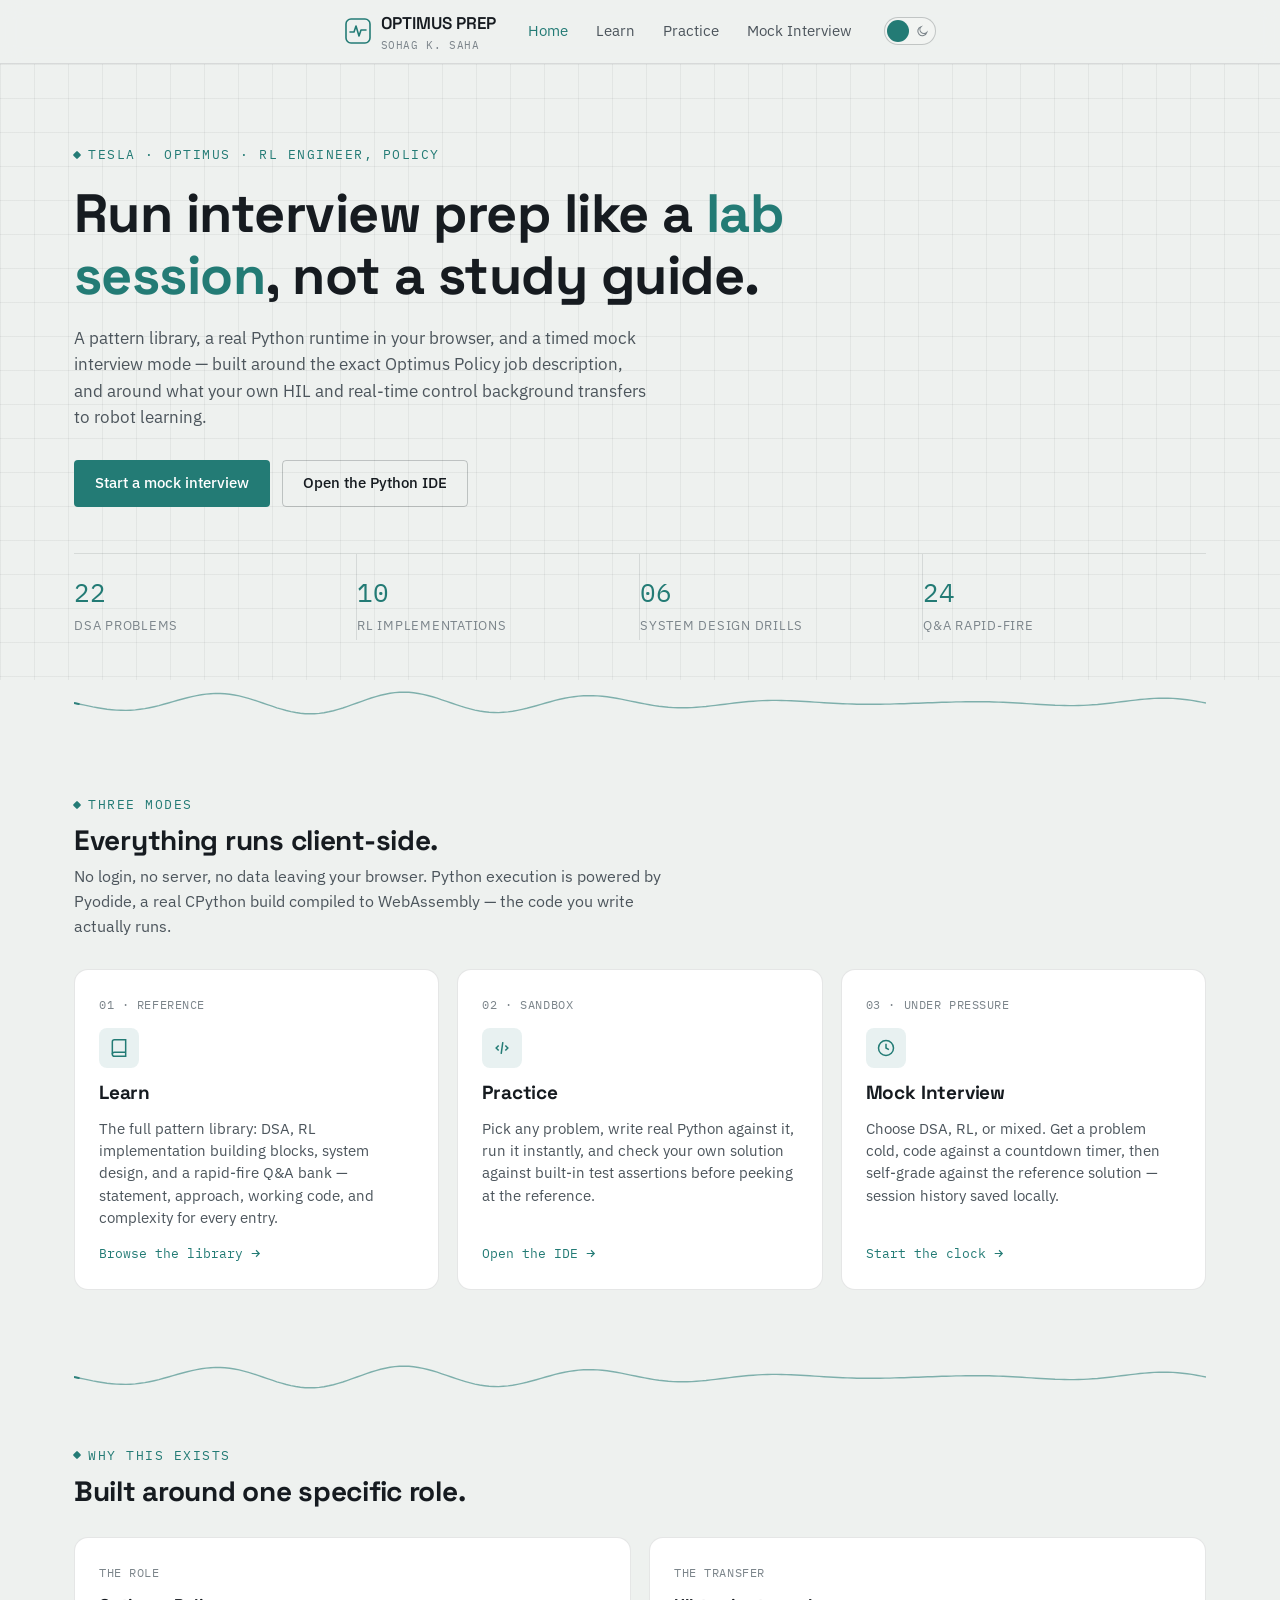
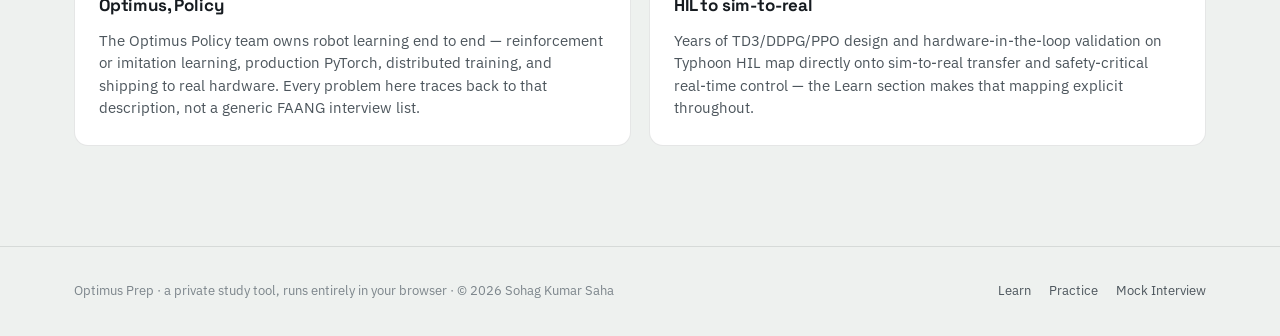
==== index.html @ f8d1b3ff "added site" ====
<!doctype html>
<html lang="en">
<head>
<meta charset="UTF-8">
<meta name="viewport" content="width=device-width, initial-scale=1.0">
<title>Optimus Prep — RL Engineer Interview Lab</title>
<meta name="description" content="A self-hosted interview lab for the Tesla Optimus Reinforcement Learning Engineer role: pattern library, an in-browser Python IDE, and timed mock interviews.">
<link rel="icon" href="data:image/svg+xml,%3Csvg xmlns='http://www.w3.org/2000/svg' viewBox='0 0 26 26'%3E%3Crect x='1' y='1' width='24' height='24' rx='5' fill='%230F1319'/%3E%3Cpath d='M5 14 L9 14 L11 8 L14 18 L16 12 L21 12' stroke='%2352B8AF' stroke-width='1.8' fill='none' stroke-linecap='round' stroke-linejoin='round'/%3E%3C/svg%3E">
<link rel="preconnect" href="https://fonts.googleapis.com">
<link rel="preconnect" href="https://fonts.gstatic.com" crossorigin>
<link href="https://fonts.googleapis.com/css2?family=Space+Grotesk:wght@500;600;700&family=IBM+Plex+Sans:wght@400;500;600&family=IBM+Plex+Mono:wght@400;500&display=swap" rel="stylesheet">
<link rel="stylesheet" href="css/styles.css">
</head>
<body>

<header class="site-header">
  <div class="wrap">
    <a href="index.html" class="brand">
      <svg class="brand-mark" viewBox="0 0 26 26" fill="none" xmlns="http://www.w3.org/2000/svg" aria-hidden="true">
        <rect x="1" y="1" width="24" height="24" rx="5" stroke="var(--signal)" stroke-width="1.6"/>
        <path d="M5 14 L9 14 L11 8 L14 18 L16 12 L21 12" stroke="var(--signal)" stroke-width="1.6" fill="none" stroke-linecap="round" stroke-linejoin="round"/>
      </svg>
      <span>OPTIMUS PREP<small>SOHAG K. SAHA</small></span>
    </a>
    <nav class="nav-links" aria-label="Primary">
      <a href="index.html" class="active">Home</a>
      <a href="learn.html">Learn</a>
      <a href="practice.html">Practice</a>
      <a href="mock.html">Mock Interview</a>
    </nav>
    <div class="nav-right">
      <button class="theme-toggle" type="button" aria-pressed="false" aria-label="Switch to night mode">
        <svg class="icon-sun" viewBox="0 0 24 24" fill="none" stroke="currentColor" stroke-width="2" aria-hidden="true"><circle cx="12" cy="12" r="4"/><path d="M12 2v2M12 20v2M4.9 4.9l1.4 1.4M17.7 17.7l1.4 1.4M2 12h2M20 12h2M4.9 19.1l1.4-1.4M17.7 6.3l1.4-1.4"/></svg>
        <svg class="icon-moon" viewBox="0 0 24 24" fill="none" stroke="currentColor" stroke-width="2" aria-hidden="true"><path d="M20 14.5A8.5 8.5 0 1 1 9.5 4a7 7 0 0 0 10.5 10.5Z"/></svg>
        <span class="knob"></span>
      </button>
      <button class="menu-btn" type="button" aria-expanded="false" aria-label="Toggle menu"><span></span></button>
    </div>
  </div>
</header>

<main>
  <section class="hero grid-surface">
    <div class="wrap">
      <div class="hero-inner">
        <span class="eyebrow">Tesla · Optimus · RL Engineer, Policy</span>
        <h1>Run interview prep like a <span class="accent">lab session</span>, not a study guide.</h1>
        <p class="lede">A pattern library, a real Python runtime in your browser, and a timed mock interview mode — built around the exact Optimus Policy job description, and around what your own HIL and real-time control background transfers to robot learning.</p>
        <div class="hero-cta">
          <a href="mock.html" class="btn btn-primary">Start a mock interview</a>
          <a href="practice.html" class="btn btn-ghost">Open the Python IDE</a>
        </div>
      </div>

      <div class="stat-row">
        <div class="stat"><div class="num">22</div><div class="label">DSA problems</div></div>
        <div class="stat"><div class="num">10</div><div class="label">RL implementations</div></div>
        <div class="stat"><div class="num">06</div><div class="label">System design drills</div></div>
        <div class="stat"><div class="num">24</div><div class="label">Q&amp;A rapid-fire</div></div>
      </div>
    </div>
  </section>

  <div class="wrap"><svg class="trace-divider" viewBox="0 0 1200 34" preserveAspectRatio="none" aria-hidden="true">
  <path d="M 0 17 L 5.0 18.0 L 10.0 18.9 L 15.0 19.9 L 20.0 20.9 L 25.0 21.7 L 30.0 22.5 L 35.0 23.2 L 40.0 23.7 L 45.0 24.1 L 50.0 24.3 L 55.0 24.4 L 60.0 24.2 L 65.0 23.9 L 70.0 23.3 L 75.0 22.6 L 80.0 21.7 L 85.0 20.7 L 90.0 19.6 L 95.0 18.3 L 100.0 17.0 L 105.0 15.6 L 110.0 14.3 L 115.0 13.0 L 120.0 11.7 L 125.0 10.6 L 130.0 9.6 L 135.0 8.7 L 140.0 8.1 L 145.0 7.7 L 150.0 7.4 L 155.0 7.5 L 160.0 7.7 L 165.0 8.3 L 170.0 9.0 L 175.0 9.9 L 180.0 11.1 L 185.0 12.4 L 190.0 13.8 L 195.0 15.4 L 200.0 17.0 L 205.0 18.6 L 210.0 20.2 L 215.0 21.8 L 220.0 23.2 L 225.0 24.5 L 230.0 25.6 L 235.0 26.5 L 240.0 27.2 L 245.0 27.7 L 250.0 27.8 L 255.0 27.7 L 260.0 27.4 L 265.0 26.7 L 270.0 25.8 L 275.0 24.7 L 280.0 23.4 L 285.0 22.0 L 290.0 20.4 L 295.0 18.7 L 300.0 17.0 L 305.0 15.3 L 310.0 13.6 L 315.0 12.0 L 320.0 10.6 L 325.0 9.3 L 330.0 8.2 L 335.0 7.3 L 340.0 6.6 L 345.0 6.3 L 350.0 6.2 L 355.0 6.3 L 360.0 6.8 L 365.0 7.5 L 370.0 8.4 L 375.0 9.5 L 380.0 10.8 L 385.0 12.2 L 390.0 13.8 L 395.0 15.4 L 400.0 17.0 L 405.0 18.6 L 410.0 20.2 L 415.0 21.6 L 420.0 22.9 L 425.0 24.1 L 430.0 25.0 L 435.0 25.7 L 440.0 26.3 L 445.0 26.5 L 450.0 26.6 L 455.0 26.3 L 460.0 25.9 L 465.0 25.3 L 470.0 24.4 L 475.0 23.4 L 480.0 22.3 L 485.0 21.0 L 490.0 19.7 L 495.0 18.4 L 500.0 17.0 L 505.0 15.7 L 510.0 14.4 L 515.0 13.3 L 520.0 12.3 L 525.0 11.4 L 530.0 10.7 L 535.0 10.1 L 540.0 9.8 L 545.0 9.6 L 550.0 9.7 L 555.0 9.9 L 560.0 10.3 L 565.0 10.8 L 570.0 11.5 L 575.0 12.3 L 580.0 13.1 L 585.0 14.1 L 590.0 15.1 L 595.0 16.0 L 600.0 17.0 L 605.0 17.9 L 610.0 18.8 L 615.0 19.6 L 620.0 20.3 L 625.0 20.8 L 630.0 21.3 L 635.0 21.6 L 640.0 21.8 L 645.0 21.8 L 650.0 21.8 L 655.0 21.6 L 660.0 21.3 L 665.0 20.9 L 670.0 20.5 L 675.0 19.9 L 680.0 19.4 L 685.0 18.8 L 690.0 18.2 L 695.0 17.6 L 700.0 17.0 L 705.0 16.5 L 710.0 16.0 L 715.0 15.5 L 720.0 15.2 L 725.0 14.9 L 730.0 14.6 L 735.0 14.5 L 740.0 14.4 L 745.0 14.4 L 750.0 14.5 L 755.0 14.6 L 760.0 14.7 L 765.0 15.0 L 770.0 15.2 L 775.0 15.5 L 780.0 15.8 L 785.0 16.1 L 790.0 16.4 L 795.0 16.7 L 800.0 17.0 L 805.0 17.3 L 810.0 17.5 L 815.0 17.7 L 820.0 17.9 L 825.0 18.0 L 830.0 18.2 L 835.0 18.2 L 840.0 18.3 L 845.0 18.3 L 850.0 18.3 L 855.0 18.2 L 860.0 18.1 L 865.0 18.1 L 870.0 17.9 L 875.0 17.8 L 880.0 17.7 L 885.0 17.5 L 890.0 17.3 L 895.0 17.2 L 900.0 17.0 L 905.0 16.8 L 910.0 16.7 L 915.0 16.5 L 920.0 16.3 L 925.0 16.2 L 930.0 16.1 L 935.0 15.9 L 940.0 15.9 L 945.0 15.8 L 950.0 15.7 L 955.0 15.7 L 960.0 15.7 L 965.0 15.8 L 970.0 15.8 L 975.0 16.0 L 980.0 16.1 L 985.0 16.3 L 990.0 16.5 L 995.0 16.7 L 1000.0 17.0 L 1005.0 17.3 L 1010.0 17.6 L 1015.0 17.9 L 1020.0 18.2 L 1025.0 18.5 L 1030.0 18.8 L 1035.0 19.0 L 1040.0 19.3 L 1045.0 19.4 L 1050.0 19.5 L 1055.0 19.6 L 1060.0 19.6 L 1065.0 19.5 L 1070.0 19.4 L 1075.0 19.1 L 1080.0 18.8 L 1085.0 18.5 L 1090.0 18.0 L 1095.0 17.5 L 1100.0 17.0 L 1105.0 16.4 L 1110.0 15.8 L 1115.0 15.2 L 1120.0 14.6 L 1125.0 14.1 L 1130.0 13.5 L 1135.0 13.1 L 1140.0 12.7 L 1145.0 12.4 L 1150.0 12.2 L 1155.0 12.2 L 1160.0 12.2 L 1165.0 12.4 L 1170.0 12.7 L 1175.0 13.2 L 1180.0 13.7 L 1185.0 14.4 L 1190.0 15.2 L 1195.0 16.1 L 1200.0 17.0"></path>
  <path class="dash" d="M 0 17 L 5.0 18.0 L 10.0 18.9 L 15.0 19.9 L 20.0 20.9 L 25.0 21.7 L 30.0 22.5 L 35.0 23.2 L 40.0 23.7 L 45.0 24.1 L 50.0 24.3 L 55.0 24.4 L 60.0 24.2 L 65.0 23.9 L 70.0 23.3 L 75.0 22.6 L 80.0 21.7 L 85.0 20.7 L 90.0 19.6 L 95.0 18.3 L 100.0 17.0 L 105.0 15.6 L 110.0 14.3 L 115.0 13.0 L 120.0 11.7 L 125.0 10.6 L 130.0 9.6 L 135.0 8.7 L 140.0 8.1 L 145.0 7.7 L 150.0 7.4 L 155.0 7.5 L 160.0 7.7 L 165.0 8.3 L 170.0 9.0 L 175.0 9.9 L 180.0 11.1 L 185.0 12.4 L 190.0 13.8 L 195.0 15.4 L 200.0 17.0 L 205.0 18.6 L 210.0 20.2 L 215.0 21.8 L 220.0 23.2 L 225.0 24.5 L 230.0 25.6 L 235.0 26.5 L 240.0 27.2 L 245.0 27.7 L 250.0 27.8 L 255.0 27.7 L 260.0 27.4 L 265.0 26.7 L 270.0 25.8 L 275.0 24.7 L 280.0 23.4 L 285.0 22.0 L 290.0 20.4 L 295.0 18.7 L 300.0 17.0 L 305.0 15.3 L 310.0 13.6 L 315.0 12.0 L 320.0 10.6 L 325.0 9.3 L 330.0 8.2 L 335.0 7.3 L 340.0 6.6 L 345.0 6.3 L 350.0 6.2 L 355.0 6.3 L 360.0 6.8 L 365.0 7.5 L 370.0 8.4 L 375.0 9.5 L 380.0 10.8 L 385.0 12.2 L 390.0 13.8 L 395.0 15.4 L 400.0 17.0 L 405.0 18.6 L 410.0 20.2 L 415.0 21.6 L 420.0 22.9 L 425.0 24.1 L 430.0 25.0 L 435.0 25.7 L 440.0 26.3 L 445.0 26.5 L 450.0 26.6 L 455.0 26.3 L 460.0 25.9 L 465.0 25.3 L 470.0 24.4 L 475.0 23.4 L 480.0 22.3 L 485.0 21.0 L 490.0 19.7 L 495.0 18.4 L 500.0 17.0 L 505.0 15.7 L 510.0 14.4 L 515.0 13.3 L 520.0 12.3 L 525.0 11.4 L 530.0 10.7 L 535.0 10.1 L 540.0 9.8 L 545.0 9.6 L 550.0 9.7 L 555.0 9.9 L 560.0 10.3 L 565.0 10.8 L 570.0 11.5 L 575.0 12.3 L 580.0 13.1 L 585.0 14.1 L 590.0 15.1 L 595.0 16.0 L 600.0 17.0 L 605.0 17.9 L 610.0 18.8 L 615.0 19.6 L 620.0 20.3 L 625.0 20.8 L 630.0 21.3 L 635.0 21.6 L 640.0 21.8 L 645.0 21.8 L 650.0 21.8 L 655.0 21.6 L 660.0 21.3 L 665.0 20.9 L 670.0 20.5 L 675.0 19.9 L 680.0 19.4 L 685.0 18.8 L 690.0 18.2 L 695.0 17.6 L 700.0 17.0 L 705.0 16.5 L 710.0 16.0 L 715.0 15.5 L 720.0 15.2 L 725.0 14.9 L 730.0 14.6 L 735.0 14.5 L 740.0 14.4 L 745.0 14.4 L 750.0 14.5 L 755.0 14.6 L 760.0 14.7 L 765.0 15.0 L 770.0 15.2 L 775.0 15.5 L 780.0 15.8 L 785.0 16.1 L 790.0 16.4 L 795.0 16.7 L 800.0 17.0 L 805.0 17.3 L 810.0 17.5 L 815.0 17.7 L 820.0 17.9 L 825.0 18.0 L 830.0 18.2 L 835.0 18.2 L 840.0 18.3 L 845.0 18.3 L 850.0 18.3 L 855.0 18.2 L 860.0 18.1 L 865.0 18.1 L 870.0 17.9 L 875.0 17.8 L 880.0 17.7 L 885.0 17.5 L 890.0 17.3 L 895.0 17.2 L 900.0 17.0 L 905.0 16.8 L 910.0 16.7 L 915.0 16.5 L 920.0 16.3 L 925.0 16.2 L 930.0 16.1 L 935.0 15.9 L 940.0 15.9 L 945.0 15.8 L 950.0 15.7 L 955.0 15.7 L 960.0 15.7 L 965.0 15.8 L 970.0 15.8 L 975.0 16.0 L 980.0 16.1 L 985.0 16.3 L 990.0 16.5 L 995.0 16.7 L 1000.0 17.0 L 1005.0 17.3 L 1010.0 17.6 L 1015.0 17.9 L 1020.0 18.2 L 1025.0 18.5 L 1030.0 18.8 L 1035.0 19.0 L 1040.0 19.3 L 1045.0 19.4 L 1050.0 19.5 L 1055.0 19.6 L 1060.0 19.6 L 1065.0 19.5 L 1070.0 19.4 L 1075.0 19.1 L 1080.0 18.8 L 1085.0 18.5 L 1090.0 18.0 L 1095.0 17.5 L 1100.0 17.0 L 1105.0 16.4 L 1110.0 15.8 L 1115.0 15.2 L 1120.0 14.6 L 1125.0 14.1 L 1130.0 13.5 L 1135.0 13.1 L 1140.0 12.7 L 1145.0 12.4 L 1150.0 12.2 L 1155.0 12.2 L 1160.0 12.2 L 1165.0 12.4 L 1170.0 12.7 L 1175.0 13.2 L 1180.0 13.7 L 1185.0 14.4 L 1190.0 15.2 L 1195.0 16.1 L 1200.0 17.0"></path>
</svg></div>

  <section class="section">
    <div class="wrap">
      <div class="section-head">
        <span class="eyebrow">Three modes</span>
        <h2>Everything runs client-side.</h2>
        <p>No login, no server, no data leaving your browser. Python execution is powered by Pyodide, a real CPython build compiled to WebAssembly — the code you write actually runs.</p>
      </div>

      <div class="panel-grid">
        <a href="learn.html" class="panel-card">
          <span class="readout">01 · REFERENCE</span>
          <span class="icon-wrap">
            <svg viewBox="0 0 24 24" fill="none" stroke="currentColor" stroke-width="1.8"><path d="M4 19.5A2.5 2.5 0 0 1 6.5 17H20"/><path d="M6.5 2H20v20H6.5A2.5 2.5 0 0 1 4 19.5v-15A2.5 2.5 0 0 1 6.5 2z"/></svg>
          </span>
          <h3>Learn</h3>
          <p>The full pattern library: DSA, RL implementation building blocks, system design, and a rapid-fire Q&amp;A bank — statement, approach, working code, and complexity for every entry.</p>
          <span class="go">Browse the library <svg viewBox="0 0 24 24" fill="none" stroke="currentColor" stroke-width="2"><path d="M5 12h14M13 6l6 6-6 6"/></svg></span>
        </a>

        <a href="practice.html" class="panel-card">
          <span class="readout">02 · SANDBOX</span>
          <span class="icon-wrap">
            <svg viewBox="0 0 24 24" fill="none" stroke="currentColor" stroke-width="1.8"><path d="M8 9l-3 3 3 3M16 9l3 3-3 3M13 5l-2 14"/></svg>
          </span>
          <h3>Practice</h3>
          <p>Pick any problem, write real Python against it, run it instantly, and check your own solution against built-in test assertions before peeking at the reference.</p>
          <span class="go">Open the IDE <svg viewBox="0 0 24 24" fill="none" stroke="currentColor" stroke-width="2"><path d="M5 12h14M13 6l6 6-6 6"/></svg></span>
        </a>

        <a href="mock.html" class="panel-card">
          <span class="readout">03 · UNDER PRESSURE</span>
          <span class="icon-wrap">
            <svg viewBox="0 0 24 24" fill="none" stroke="currentColor" stroke-width="1.8"><circle cx="12" cy="12" r="9"/><path d="M12 7v5l3.5 2"/></svg>
          </span>
          <h3>Mock Interview</h3>
          <p>Choose DSA, RL, or mixed. Get a problem cold, code against a countdown timer, then self-grade against the reference solution — session history saved locally.</p>
          <span class="go">Start the clock <svg viewBox="0 0 24 24" fill="none" stroke="currentColor" stroke-width="2"><path d="M5 12h14M13 6l6 6-6 6"/></svg></span>
        </a>
      </div>
    </div>
  </section>

  <div class="wrap"><svg class="trace-divider" viewBox="0 0 1200 34" preserveAspectRatio="none" aria-hidden="true">
  <path d="M 0 17 L 5.0 18.0 L 10.0 18.9 L 15.0 19.9 L 20.0 20.9 L 25.0 21.7 L 30.0 22.5 L 35.0 23.2 L 40.0 23.7 L 45.0 24.1 L 50.0 24.3 L 55.0 24.4 L 60.0 24.2 L 65.0 23.9 L 70.0 23.3 L 75.0 22.6 L 80.0 21.7 L 85.0 20.7 L 90.0 19.6 L 95.0 18.3 L 100.0 17.0 L 105.0 15.6 L 110.0 14.3 L 115.0 13.0 L 120.0 11.7 L 125.0 10.6 L 130.0 9.6 L 135.0 8.7 L 140.0 8.1 L 145.0 7.7 L 150.0 7.4 L 155.0 7.5 L 160.0 7.7 L 165.0 8.3 L 170.0 9.0 L 175.0 9.9 L 180.0 11.1 L 185.0 12.4 L 190.0 13.8 L 195.0 15.4 L 200.0 17.0 L 205.0 18.6 L 210.0 20.2 L 215.0 21.8 L 220.0 23.2 L 225.0 24.5 L 230.0 25.6 L 235.0 26.5 L 240.0 27.2 L 245.0 27.7 L 250.0 27.8 L 255.0 27.7 L 260.0 27.4 L 265.0 26.7 L 270.0 25.8 L 275.0 24.7 L 280.0 23.4 L 285.0 22.0 L 290.0 20.4 L 295.0 18.7 L 300.0 17.0 L 305.0 15.3 L 310.0 13.6 L 315.0 12.0 L 320.0 10.6 L 325.0 9.3 L 330.0 8.2 L 335.0 7.3 L 340.0 6.6 L 345.0 6.3 L 350.0 6.2 L 355.0 6.3 L 360.0 6.8 L 365.0 7.5 L 370.0 8.4 L 375.0 9.5 L 380.0 10.8 L 385.0 12.2 L 390.0 13.8 L 395.0 15.4 L 400.0 17.0 L 405.0 18.6 L 410.0 20.2 L 415.0 21.6 L 420.0 22.9 L 425.0 24.1 L 430.0 25.0 L 435.0 25.7 L 440.0 26.3 L 445.0 26.5 L 450.0 26.6 L 455.0 26.3 L 460.0 25.9 L 465.0 25.3 L 470.0 24.4 L 475.0 23.4 L 480.0 22.3 L 485.0 21.0 L 490.0 19.7 L 495.0 18.4 L 500.0 17.0 L 505.0 15.7 L 510.0 14.4 L 515.0 13.3 L 520.0 12.3 L 525.0 11.4 L 530.0 10.7 L 535.0 10.1 L 540.0 9.8 L 545.0 9.6 L 550.0 9.7 L 555.0 9.9 L 560.0 10.3 L 565.0 10.8 L 570.0 11.5 L 575.0 12.3 L 580.0 13.1 L 585.0 14.1 L 590.0 15.1 L 595.0 16.0 L 600.0 17.0 L 605.0 17.9 L 610.0 18.8 L 615.0 19.6 L 620.0 20.3 L 625.0 20.8 L 630.0 21.3 L 635.0 21.6 L 640.0 21.8 L 645.0 21.8 L 650.0 21.8 L 655.0 21.6 L 660.0 21.3 L 665.0 20.9 L 670.0 20.5 L 675.0 19.9 L 680.0 19.4 L 685.0 18.8 L 690.0 18.2 L 695.0 17.6 L 700.0 17.0 L 705.0 16.5 L 710.0 16.0 L 715.0 15.5 L 720.0 15.2 L 725.0 14.9 L 730.0 14.6 L 735.0 14.5 L 740.0 14.4 L 745.0 14.4 L 750.0 14.5 L 755.0 14.6 L 760.0 14.7 L 765.0 15.0 L 770.0 15.2 L 775.0 15.5 L 780.0 15.8 L 785.0 16.1 L 790.0 16.4 L 795.0 16.7 L 800.0 17.0 L 805.0 17.3 L 810.0 17.5 L 815.0 17.7 L 820.0 17.9 L 825.0 18.0 L 830.0 18.2 L 835.0 18.2 L 840.0 18.3 L 845.0 18.3 L 850.0 18.3 L 855.0 18.2 L 860.0 18.1 L 865.0 18.1 L 870.0 17.9 L 875.0 17.8 L 880.0 17.7 L 885.0 17.5 L 890.0 17.3 L 895.0 17.2 L 900.0 17.0 L 905.0 16.8 L 910.0 16.7 L 915.0 16.5 L 920.0 16.3 L 925.0 16.2 L 930.0 16.1 L 935.0 15.9 L 940.0 15.9 L 945.0 15.8 L 950.0 15.7 L 955.0 15.7 L 960.0 15.7 L 965.0 15.8 L 970.0 15.8 L 975.0 16.0 L 980.0 16.1 L 985.0 16.3 L 990.0 16.5 L 995.0 16.7 L 1000.0 17.0 L 1005.0 17.3 L 1010.0 17.6 L 1015.0 17.9 L 1020.0 18.2 L 1025.0 18.5 L 1030.0 18.8 L 1035.0 19.0 L 1040.0 19.3 L 1045.0 19.4 L 1050.0 19.5 L 1055.0 19.6 L 1060.0 19.6 L 1065.0 19.5 L 1070.0 19.4 L 1075.0 19.1 L 1080.0 18.8 L 1085.0 18.5 L 1090.0 18.0 L 1095.0 17.5 L 1100.0 17.0 L 1105.0 16.4 L 1110.0 15.8 L 1115.0 15.2 L 1120.0 14.6 L 1125.0 14.1 L 1130.0 13.5 L 1135.0 13.1 L 1140.0 12.7 L 1145.0 12.4 L 1150.0 12.2 L 1155.0 12.2 L 1160.0 12.2 L 1165.0 12.4 L 1170.0 12.7 L 1175.0 13.2 L 1180.0 13.7 L 1185.0 14.4 L 1190.0 15.2 L 1195.0 16.1 L 1200.0 17.0"></path>
  <path class="dash" d="M 0 17 L 5.0 18.0 L 10.0 18.9 L 15.0 19.9 L 20.0 20.9 L 25.0 21.7 L 30.0 22.5 L 35.0 23.2 L 40.0 23.7 L 45.0 24.1 L 50.0 24.3 L 55.0 24.4 L 60.0 24.2 L 65.0 23.9 L 70.0 23.3 L 75.0 22.6 L 80.0 21.7 L 85.0 20.7 L 90.0 19.6 L 95.0 18.3 L 100.0 17.0 L 105.0 15.6 L 110.0 14.3 L 115.0 13.0 L 120.0 11.7 L 125.0 10.6 L 130.0 9.6 L 135.0 8.7 L 140.0 8.1 L 145.0 7.7 L 150.0 7.4 L 155.0 7.5 L 160.0 7.7 L 165.0 8.3 L 170.0 9.0 L 175.0 9.9 L 180.0 11.1 L 185.0 12.4 L 190.0 13.8 L 195.0 15.4 L 200.0 17.0 L 205.0 18.6 L 210.0 20.2 L 215.0 21.8 L 220.0 23.2 L 225.0 24.5 L 230.0 25.6 L 235.0 26.5 L 240.0 27.2 L 245.0 27.7 L 250.0 27.8 L 255.0 27.7 L 260.0 27.4 L 265.0 26.7 L 270.0 25.8 L 275.0 24.7 L 280.0 23.4 L 285.0 22.0 L 290.0 20.4 L 295.0 18.7 L 300.0 17.0 L 305.0 15.3 L 310.0 13.6 L 315.0 12.0 L 320.0 10.6 L 325.0 9.3 L 330.0 8.2 L 335.0 7.3 L 340.0 6.6 L 345.0 6.3 L 350.0 6.2 L 355.0 6.3 L 360.0 6.8 L 365.0 7.5 L 370.0 8.4 L 375.0 9.5 L 380.0 10.8 L 385.0 12.2 L 390.0 13.8 L 395.0 15.4 L 400.0 17.0 L 405.0 18.6 L 410.0 20.2 L 415.0 21.6 L 420.0 22.9 L 425.0 24.1 L 430.0 25.0 L 435.0 25.7 L 440.0 26.3 L 445.0 26.5 L 450.0 26.6 L 455.0 26.3 L 460.0 25.9 L 465.0 25.3 L 470.0 24.4 L 475.0 23.4 L 480.0 22.3 L 485.0 21.0 L 490.0 19.7 L 495.0 18.4 L 500.0 17.0 L 505.0 15.7 L 510.0 14.4 L 515.0 13.3 L 520.0 12.3 L 525.0 11.4 L 530.0 10.7 L 535.0 10.1 L 540.0 9.8 L 545.0 9.6 L 550.0 9.7 L 555.0 9.9 L 560.0 10.3 L 565.0 10.8 L 570.0 11.5 L 575.0 12.3 L 580.0 13.1 L 585.0 14.1 L 590.0 15.1 L 595.0 16.0 L 600.0 17.0 L 605.0 17.9 L 610.0 18.8 L 615.0 19.6 L 620.0 20.3 L 625.0 20.8 L 630.0 21.3 L 635.0 21.6 L 640.0 21.8 L 645.0 21.8 L 650.0 21.8 L 655.0 21.6 L 660.0 21.3 L 665.0 20.9 L 670.0 20.5 L 675.0 19.9 L 680.0 19.4 L 685.0 18.8 L 690.0 18.2 L 695.0 17.6 L 700.0 17.0 L 705.0 16.5 L 710.0 16.0 L 715.0 15.5 L 720.0 15.2 L 725.0 14.9 L 730.0 14.6 L 735.0 14.5 L 740.0 14.4 L 745.0 14.4 L 750.0 14.5 L 755.0 14.6 L 760.0 14.7 L 765.0 15.0 L 770.0 15.2 L 775.0 15.5 L 780.0 15.8 L 785.0 16.1 L 790.0 16.4 L 795.0 16.7 L 800.0 17.0 L 805.0 17.3 L 810.0 17.5 L 815.0 17.7 L 820.0 17.9 L 825.0 18.0 L 830.0 18.2 L 835.0 18.2 L 840.0 18.3 L 845.0 18.3 L 850.0 18.3 L 855.0 18.2 L 860.0 18.1 L 865.0 18.1 L 870.0 17.9 L 875.0 17.8 L 880.0 17.7 L 885.0 17.5 L 890.0 17.3 L 895.0 17.2 L 900.0 17.0 L 905.0 16.8 L 910.0 16.7 L 915.0 16.5 L 920.0 16.3 L 925.0 16.2 L 930.0 16.1 L 935.0 15.9 L 940.0 15.9 L 945.0 15.8 L 950.0 15.7 L 955.0 15.7 L 960.0 15.7 L 965.0 15.8 L 970.0 15.8 L 975.0 16.0 L 980.0 16.1 L 985.0 16.3 L 990.0 16.5 L 995.0 16.7 L 1000.0 17.0 L 1005.0 17.3 L 1010.0 17.6 L 1015.0 17.9 L 1020.0 18.2 L 1025.0 18.5 L 1030.0 18.8 L 1035.0 19.0 L 1040.0 19.3 L 1045.0 19.4 L 1050.0 19.5 L 1055.0 19.6 L 1060.0 19.6 L 1065.0 19.5 L 1070.0 19.4 L 1075.0 19.1 L 1080.0 18.8 L 1085.0 18.5 L 1090.0 18.0 L 1095.0 17.5 L 1100.0 17.0 L 1105.0 16.4 L 1110.0 15.8 L 1115.0 15.2 L 1120.0 14.6 L 1125.0 14.1 L 1130.0 13.5 L 1135.0 13.1 L 1140.0 12.7 L 1145.0 12.4 L 1150.0 12.2 L 1155.0 12.2 L 1160.0 12.2 L 1165.0 12.4 L 1170.0 12.7 L 1175.0 13.2 L 1180.0 13.7 L 1185.0 14.4 L 1190.0 15.2 L 1195.0 16.1 L 1200.0 17.0"></path>
</svg></div>

  <section class="section-tight">
    <div class="wrap">
      <div class="section-head">
        <span class="eyebrow">Why this exists</span>
        <h2>Built around one specific role.</h2>
      </div>
      <div class="panel-grid" style="grid-template-columns: repeat(2, 1fr);">
        <div class="panel-card" style="cursor:default;">
          <span class="readout">THE ROLE</span>
          <h3 style="font-size:17px;">Optimus, Policy</h3>
          <p>The Optimus Policy team owns robot learning end to end — reinforcement or imitation learning, production PyTorch, distributed training, and shipping to real hardware. Every problem here traces back to that description, not a generic FAANG interview list.</p>
        </div>
        <div class="panel-card" style="cursor:default;">
          <span class="readout">THE TRANSFER</span>
          <h3 style="font-size:17px;">HIL to sim-to-real</h3>
          <p>Years of TD3/DDPG/PPO design and hardware-in-the-loop validation on Typhoon HIL map directly onto sim-to-real transfer and safety-critical real-time control — the Learn section makes that mapping explicit throughout.</p>
        </div>
      </div>
    </div>
  </section>
</main>

<footer class="site-footer">
  <div class="wrap">
    <p>Optimus Prep · a private study tool, runs entirely in your browser · &copy; <span data-year></span> Sohag Kumar Saha</p>
    <div class="foot-links">
      <a href="learn.html">Learn</a>
      <a href="practice.html">Practice</a>
      <a href="mock.html">Mock Interview</a>
    </div>
  </div>
</footer>

<script src="js/theme.js"></script>
<script src="js/main.js"></script>
<script>
  (function(){
    var svg = document.querySelector('.brand-mark');
  })();
</script>
</body>
</html>
---- css/styles.css ----
/* ==========================================================================
   OPTIMUS PREP — design tokens
   Instrumentation / control-panel visual language: grid-line surfaces,
   monospace telemetry readouts, a signal-trace divider as the signature
   element. Restrained accent use; the trace line is the one flourish.
   ========================================================================== */

:root{
  /* type */
  --font-display: 'Space Grotesk', 'Segoe UI', sans-serif;
  --font-body: 'IBM Plex Sans', 'Segoe UI', sans-serif;
  --font-mono: 'IBM Plex Mono', 'SFMono-Regular', Consolas, monospace;

  /* layout */
  --maxw: 1180px;
  --radius-sm: 4px;
  --radius-md: 8px;
  --radius-lg: 14px;
  --nav-h: 64px;

  /* motion */
  --ease: cubic-bezier(.4,0,.2,1);
  --dur: 180ms;
}

/* -------------------- Light theme (default) -------------------- */
:root,
[data-theme="light"]{
  --bg: #EEF1EF;
  --bg-raised: #F7F8F6;
  --surface: #FFFFFF;
  --surface-2: #F2F4F2;
  --ink: #161B20;
  --ink-soft: #4C555C;
  --ink-faint: #7C858B;
  --line: rgba(22,27,32,0.11);
  --line-strong: rgba(22,27,32,0.22);
  --signal: #237B75;
  --signal-strong: #1A5E59;
  --signal-tint: rgba(35,123,117,0.10);
  --amber: #B9711F;
  --amber-tint: rgba(185,113,31,0.12);
  --success: #2E7D4F;
  --success-tint: rgba(46,125,79,0.12);
  --danger: #AA402B;
  --danger-tint: rgba(170,64,43,0.10);
  --code-bg: #F4F6F4;
  --code-ink: #1B2320;
  --shadow: 0 1px 2px rgba(20,30,28,.06), 0 8px 24px rgba(20,30,28,.06);
  --grid-line: rgba(22,27,32,0.055);
  color-scheme: light;
}

/* -------------------- Dark theme -------------------- */
[data-theme="dark"]{
  --bg: #0F1319;
  --bg-raised: #141A21;
  --surface: #171E26;
  --surface-2: #1D242D;
  --ink: #E8ECEE;
  --ink-soft: #A7B1B9;
  --ink-faint: #6E7880;
  --line: rgba(255,255,255,0.09);
  --line-strong: rgba(255,255,255,0.16);
  --signal: #52B8AF;
  --signal-strong: #7BD0C8;
  --signal-tint: rgba(82,184,175,0.14);
  --amber: #E0A059;
  --amber-tint: rgba(224,160,89,0.14);
  --success: #6FC08F;
  --success-tint: rgba(111,192,143,0.14);
  --danger: #E2795F;
  --danger-tint: rgba(226,121,95,0.14);
  --code-bg: #10151B;
  --code-ink: #DCE4E2;
  --shadow: 0 1px 2px rgba(0,0,0,.3), 0 8px 28px rgba(0,0,0,.35);
  --grid-line: rgba(255,255,255,0.045);
  color-scheme: dark;
}

/* -------------------- Reset -------------------- */
*,*::before,*::after{ box-sizing: border-box; }
html{ scroll-behavior: smooth; }
body{
  margin:0;
  background: var(--bg);
  color: var(--ink);
  font-family: var(--font-body);
  font-size: 16px;
  line-height: 1.55;
  -webkit-font-smoothing: antialiased;
  transition: background var(--dur) var(--ease), color var(--dur) var(--ease);
}
img,svg{ display:block; max-width:100%; }
a{ color: inherit; text-decoration: none; }
button{ font: inherit; cursor:pointer; }
ul{ margin:0; padding:0; list-style:none; }
h1,h2,h3,h4{ font-family: var(--font-display); margin:0; line-height:1.15; letter-spacing:-0.01em; }
p{ margin:0; }
code, pre, .mono{ font-family: var(--font-mono); }

@media (prefers-reduced-motion: reduce){
  *{ animation-duration: 0.001ms !important; animation-iteration-count: 1 !important; transition-duration: 0.001ms !important; scroll-behavior:auto !important; }
}

/* focus visibility */
a:focus-visible, button:focus-visible, input:focus-visible, textarea:focus-visible, [tabindex]:focus-visible{
  outline: 2px solid var(--signal);
  outline-offset: 2px;
  border-radius: 3px;
}

/* -------------------- Grid backdrop -------------------- */
.grid-surface{
  background-image:
    linear-gradient(var(--grid-line) 1px, transparent 1px),
    linear-gradient(90deg, var(--grid-line) 1px, transparent 1px);
  background-size: 34px 34px;
}

/* -------------------- Layout helpers -------------------- */
.wrap{ max-width: var(--maxw); margin: 0 auto; padding: 0 24px; }
.section{ padding: 64px 0; }
.section-tight{ padding: 40px 0; }
.visually-hidden{ position:absolute; width:1px; height:1px; overflow:hidden; clip:rect(0,0,0,0); white-space:nowrap; }

/* -------------------- Eyebrow / labels -------------------- */
.eyebrow{
  font-family: var(--font-mono);
  font-size: 12.5px;
  letter-spacing: 0.12em;
  text-transform: uppercase;
  color: var(--signal);
  display: inline-flex;
  align-items: center;
  gap: 8px;
}
.eyebrow::before{
  content:"";
  width: 6px; height: 6px;
  background: var(--signal);
  border-radius: 1px;
  transform: rotate(45deg);
  flex: none;
}

/* -------------------- Header / nav -------------------- */
.site-header{
  position: sticky; top:0; z-index: 50;
  height: var(--nav-h);
  display:flex; align-items:center;
  background: color-mix(in srgb, var(--bg) 82%, transparent);
  backdrop-filter: blur(10px);
  border-bottom: 1px solid var(--line);
}
.site-header .wrap{ display:flex; align-items:center; justify-content:space-between; gap: 20px; }
.brand{ display:flex; align-items:center; gap:10px; font-family: var(--font-display); font-weight:600; font-size: 17px; }
.brand-mark{ width: 26px; height:26px; flex:none; }
.brand small{ display:block; font-family: var(--font-mono); font-weight:400; font-size:10.5px; color: var(--ink-faint); letter-spacing:.06em; margin-top:1px; }

.nav-links{ display:flex; align-items:center; gap: 4px; }
.nav-links a{
  font-size: 14.5px; padding: 8px 12px; border-radius: var(--radius-sm);
  color: var(--ink-soft);
  transition: color var(--dur) var(--ease), background var(--dur) var(--ease);
}
.nav-links a:hover{ color: var(--ink); background: var(--surface-2); }
.nav-links a.active{ color: var(--signal); }

.nav-right{ display:flex; align-items:center; gap:14px; }

/* theme toggle (rocker switch) */
.theme-toggle{
  position:relative;
  width: 52px; height: 28px;
  border-radius: 999px;
  border: 1px solid var(--line-strong);
  background: var(--surface-2);
  padding: 2px;
  flex: none;
}
.theme-toggle .knob{
  width: 22px; height: 22px;
  border-radius: 50%;
  background: var(--signal);
  display:block;
  transform: translateX(0);
  transition: transform var(--dur) var(--ease);
  position:relative; z-index:2;
}
[data-theme="dark"] .theme-toggle .knob{ transform: translateX(24px); }
.theme-toggle svg{ width:13px; height:13px; }
.theme-toggle .icon-sun, .theme-toggle .icon-moon{
  position:absolute; top:50%; transform: translateY(-50%);
  color: var(--ink-faint); pointer-events:none; z-index:1;
}
.theme-toggle .icon-sun{ left: 6px; }
.theme-toggle .icon-moon{ right: 6px; }

.menu-btn{ display:none; background:none; border:1px solid var(--line-strong); border-radius: var(--radius-sm); width:38px; height:34px; align-items:center; justify-content:center; }
.menu-btn span, .menu-btn span::before, .menu-btn span::after{ content:""; display:block; width:16px; height:1.5px; background: var(--ink); position:relative; }
.menu-btn span::before{ position:absolute; top:-5px; }
.menu-btn span::after{ position:absolute; top:5px; }

/* -------------------- Buttons -------------------- */
.btn{
  display:inline-flex; align-items:center; justify-content:center; gap:8px;
  padding: 11px 20px;
  border-radius: var(--radius-sm);
  font-size: 14.5px; font-weight: 500;
  border: 1px solid transparent;
  transition: transform var(--dur) var(--ease), background var(--dur) var(--ease), border-color var(--dur) var(--ease), color var(--dur) var(--ease);
  white-space: nowrap;
}
.btn-primary{ background: var(--signal); color: #fff; }
.btn-primary:hover{ background: var(--signal-strong); }
.btn-ghost{ background: transparent; color: var(--ink); border-color: var(--line-strong); }
.btn-ghost:hover{ border-color: var(--signal); color: var(--signal); }
.btn-amber{ background: var(--amber); color: #241505; }
.btn-amber:hover{ filter: brightness(1.06); }
.btn-sm{ padding: 7px 14px; font-size: 13px; }
.btn-block{ width:100%; }
.btn:disabled{ opacity:.5; cursor:not-allowed; }
.btn svg{ width:15px; height:15px; }

/* -------------------- Hero -------------------- */
.hero{ position:relative; padding: 76px 0 40px; overflow:hidden; }
.hero-inner{ max-width: 760px; }
.hero h1{ font-size: clamp(34px, 5vw, 54px); margin-top:18px; }
.hero h1 .accent{ color: var(--signal); }
.hero p.lede{ font-size: 17px; color: var(--ink-soft); margin-top:18px; max-width: 58ch; }
.hero-cta{ display:flex; gap:12px; margin-top:30px; flex-wrap:wrap; }

.stat-row{ display:flex; gap: 0; margin-top: 46px; border-top:1px solid var(--line); flex-wrap:wrap; }
.stat{ flex:1 1 140px; padding: 18px 22px 4px 0; border-right: 1px solid var(--line); }
.stat:last-child{ border-right:none; }
.stat .num{ font-family: var(--font-mono); font-size: 26px; color: var(--signal); }
.stat .label{ font-size: 12.5px; color: var(--ink-faint); text-transform:uppercase; letter-spacing:.06em; margin-top:4px; }

/* -------------------- Trace divider (signature element) -------------------- */
.trace-divider{ width:100%; height:34px; display:block; margin: 6px 0; }
.trace-divider path{
  fill:none;
  stroke: var(--signal);
  stroke-width: 1.4;
  opacity:.55;
}
.trace-divider .dash{
  stroke-dasharray: 6 5000;
  animation: trace-scan 9s linear infinite;
  opacity: .9;
  stroke-width: 1.8;
}
@keyframes trace-scan{
  0%{ stroke-dashoffset: 0; }
  100%{ stroke-dashoffset: -2000; }
}

/* -------------------- Panel cards (home) -------------------- */
.panel-grid{ display:grid; grid-template-columns: repeat(3, 1fr); gap: 18px; }
.panel-card{
  background: var(--surface);
  border: 1px solid var(--line);
  border-radius: var(--radius-lg);
  padding: 26px 24px;
  transition: transform var(--dur) var(--ease), border-color var(--dur) var(--ease), box-shadow var(--dur) var(--ease);
  display:flex; flex-direction:column; gap:14px;
  position:relative;
}
.panel-card:hover{ transform: translateY(-3px); border-color: var(--signal); box-shadow: var(--shadow); }
.panel-card .readout{ font-family: var(--font-mono); font-size: 11.5px; color: var(--ink-faint); letter-spacing:.05em; text-transform:uppercase; }
.panel-card .icon-wrap{ width:40px; height:40px; border-radius: var(--radius-md); background: var(--signal-tint); display:flex; align-items:center; justify-content:center; color: var(--signal); }
.panel-card .icon-wrap svg{ width:20px; height:20px; }
.panel-card h3{ font-size: 19px; }
.panel-card p{ color: var(--ink-soft); font-size: 14.5px; }
.panel-card .go{ margin-top:auto; font-family: var(--font-mono); font-size: 12.5px; color: var(--signal); display:flex; align-items:center; gap:6px; }
.panel-card .go svg{ width:13px; height:13px; transition: transform var(--dur) var(--ease); }
.panel-card:hover .go svg{ transform: translateX(3px); }

/* -------------------- Section headers -------------------- */
.section-head{ margin-bottom: 30px; }
.section-head h2{ font-size: 28px; margin-top:10px; }
.section-head p{ color: var(--ink-soft); margin-top:8px; max-width: 62ch; }

/* -------------------- Badges / tags -------------------- */
.tag{
  display:inline-flex; align-items:center;
  font-family: var(--font-mono); font-size: 11.5px; letter-spacing:.03em;
  padding: 3px 9px; border-radius: 999px;
  border: 1px solid var(--line-strong);
  color: var(--ink-soft);
  white-space:nowrap;
}
.tag-signal{ color: var(--signal); border-color: color-mix(in srgb, var(--signal) 45%, var(--line-strong)); background: var(--signal-tint); }
.tag-amber{ color: var(--amber); border-color: color-mix(in srgb, var(--amber) 45%, var(--line-strong)); background: var(--amber-tint); }
.tag-torch{ color: var(--ink-faint); }

/* -------------------- Filter chips -------------------- */
.chip-row{ display:flex; flex-wrap:wrap; gap:8px; }
.chip{
  font-family: var(--font-mono); font-size: 12.5px;
  padding: 7px 13px; border-radius: 999px;
  border:1px solid var(--line-strong); background: var(--surface);
  color: var(--ink-soft);
  transition: all var(--dur) var(--ease);
}
.chip:hover{ border-color: var(--signal); color: var(--signal); }
.chip.active{ background: var(--signal); color:#fff; border-color: var(--signal); }

/* -------------------- Accordion (Learn page) -------------------- */
.acc-item{
  border: 1px solid var(--line);
  border-radius: var(--radius-md);
  background: var(--surface);
  margin-bottom: 12px;
  overflow: hidden;
}
.acc-item summary{
  list-style:none;
  cursor:pointer;
  padding: 16px 20px;
  display:flex; align-items:center; gap:14px;
  font-family: var(--font-display); font-weight:600; font-size:15.5px;
}
.acc-item summary::-webkit-details-marker{ display:none; }
.acc-item summary .num{ font-family: var(--font-mono); font-weight:400; color: var(--ink-faint); font-size:13px; width: 46px; flex:none; }
.acc-item summary .ttl{ flex:1; }
.acc-item summary .chevron{ width:16px; height:16px; color: var(--ink-faint); transition: transform var(--dur) var(--ease); flex:none; }
.acc-item[open] summary .chevron{ transform: rotate(90deg); }
.acc-item[open] summary{ border-bottom: 1px solid var(--line); }
.acc-body{ padding: 18px 20px 22px; display:flex; flex-direction:column; gap: 14px; }
.acc-body h5{ font-family: var(--font-mono); font-size:12px; text-transform:uppercase; letter-spacing:.06em; color: var(--ink-faint); margin-bottom:6px; }
.acc-body .prose{ color: var(--ink-soft); font-size: 14.5px; }
.acc-body pre.example{ background: var(--code-bg); border:1px solid var(--line); border-radius: var(--radius-sm); padding:12px 14px; font-size:13px; color: var(--code-ink); white-space:pre-wrap; }

/* -------------------- Code block -------------------- */
.code-block{ position: relative; }
.code-block pre{
  background: var(--code-bg);
  color: var(--code-ink);
  border: 1px solid var(--line);
  border-radius: var(--radius-md);
  padding: 16px 18px;
  font-size: 13.2px;
  line-height:1.55;
  overflow-x:auto;
  margin:0;
}
.code-block .copy-btn{
  position:absolute; top:8px; right:8px;
  font-family: var(--font-mono); font-size:11px;
  padding: 5px 10px; border-radius:6px;
  border:1px solid var(--line-strong); background: var(--surface);
  color: var(--ink-soft);
  opacity:0; transition: opacity var(--dur) var(--ease);
}
.code-block:hover .copy-btn{ opacity:1; }

/* -------------------- Sidebar / two-col app layout -------------------- */
.app-layout{ display:grid; grid-template-columns: 300px 1fr; gap: 22px; align-items:start; }
.sidebar{
  position: sticky; top: calc(var(--nav-h) + 20px);
  background: var(--surface); border:1px solid var(--line); border-radius: var(--radius-lg);
  padding: 16px; max-height: calc(100vh - var(--nav-h) - 40px); overflow-y:auto;
}
.sidebar .search{
  width:100%; padding: 9px 12px; border-radius: var(--radius-sm);
  border:1px solid var(--line-strong); background: var(--surface-2); color: var(--ink);
  font-size:13.5px; margin-bottom:12px; font-family: var(--font-body);
}
.problem-item{
  display:flex; align-items:center; gap:10px;
  padding: 10px 10px; border-radius: var(--radius-sm);
  cursor:pointer; color: var(--ink-soft); font-size: 13.8px;
  border: 1px solid transparent;
}
.problem-item:hover{ background: var(--surface-2); }
.problem-item.active{ background: var(--signal-tint); color: var(--signal); border-color: color-mix(in srgb, var(--signal) 35%, transparent); }
.problem-item .idx{ font-family: var(--font-mono); font-size:11.5px; color: var(--ink-faint); width: 30px; flex:none; }
.problem-item.solved .idx::after{ content:" \2713"; color: var(--success); }
.group-label{ font-family: var(--font-mono); font-size:11px; text-transform:uppercase; letter-spacing:.06em; color: var(--ink-faint); padding: 14px 10px 6px; }

/* -------------------- IDE panel -------------------- */
.ide-card{ background: var(--surface); border:1px solid var(--line); border-radius: var(--radius-lg); overflow:hidden; }
.ide-toolbar{ display:flex; align-items:center; justify-content:space-between; padding: 10px 16px; border-bottom:1px solid var(--line); background: var(--surface-2); gap: 10px; flex-wrap:wrap; }
.ide-toolbar .dots{ display:flex; gap:6px; }
.ide-toolbar .dots span{ width:9px; height:9px; border-radius:50%; background: var(--line-strong); }
.ide-toolbar .status{ font-family: var(--font-mono); font-size:12px; color: var(--ink-faint); display:flex; align-items:center; gap:7px; }
.ide-toolbar .status .dot{ width:7px; height:7px; border-radius:50%; background: var(--ink-faint); }
.ide-toolbar .status.ready .dot{ background: var(--success); }
.ide-toolbar .status.busy .dot{ background: var(--amber); animation: pulse 1s infinite; }
.ide-toolbar .actions{ display:flex; gap:8px; }
@keyframes pulse{ 0%,100%{opacity:1;} 50%{opacity:.35;} }

.CodeMirror, .plain-editor{ height: 320px !important; font-family: var(--font-mono) !important; font-size: 13.6px !important; }
.plain-editor{
  width:100%; box-sizing:border-box; resize:vertical; border:none; padding:14px 16px;
  background: var(--code-bg); color: var(--code-ink); line-height:1.55; outline:none;
}

.console{
  background: var(--code-bg); border-top: 1px solid var(--line);
  padding: 14px 16px; font-family: var(--font-mono); font-size: 13px;
  min-height: 110px; max-height: 260px; overflow-y:auto; white-space:pre-wrap;
  color: var(--code-ink);
}
.console .line-err{ color: var(--danger); }
.console .line-ok{ color: var(--success); }
.console .placeholder{ color: var(--ink-faint); }

.test-results{ display:flex; flex-direction:column; gap:6px; padding: 14px 16px; border-top:1px solid var(--line); }
.test-row{ display:flex; align-items:center; gap:10px; font-family: var(--font-mono); font-size:12.5px; color: var(--ink-soft); }
.test-row .mark{ width:16px; height:16px; border-radius:50%; display:flex; align-items:center; justify-content:center; flex:none; font-size:10px; }
.test-row.pass .mark{ background: var(--success-tint); color: var(--success); }
.test-row.fail .mark{ background: var(--danger-tint); color: var(--danger); }

/* -------------------- Timer readout -------------------- */
.timer-readout{
  font-family: var(--font-mono); font-size: 30px; letter-spacing: .02em;
  padding: 8px 18px; border-radius: var(--radius-md);
  border: 1px solid var(--line-strong); background: var(--surface);
  color: var(--ink);
  display:inline-flex; align-items:center; gap:10px;
}
.timer-readout .led{ width:9px; height:9px; border-radius:50%; background: var(--success); }
.timer-readout.warn .led{ background: var(--amber); animation: pulse 1s infinite; }
.timer-readout.warn{ color: var(--amber); border-color: color-mix(in srgb, var(--amber) 40%, var(--line-strong)); }
.timer-readout.over .led{ background: var(--danger); }
.timer-readout.over{ color: var(--danger); border-color: color-mix(in srgb, var(--danger) 40%, var(--line-strong)); }

/* -------------------- Mock interview setup -------------------- */
.setup-card{ background: var(--surface); border:1px solid var(--line); border-radius: var(--radius-lg); padding: 30px; max-width: 640px; margin: 0 auto; }
.setup-row{ margin-bottom: 22px; }
.setup-row label{ display:block; font-family: var(--font-mono); font-size:12px; text-transform:uppercase; letter-spacing:.06em; color: var(--ink-faint); margin-bottom:10px; }
.option-grid{ display:grid; grid-template-columns: repeat(auto-fit, minmax(140px,1fr)); gap:10px; }
.option-btn{
  padding: 13px 14px; border-radius: var(--radius-md); border:1px solid var(--line-strong);
  background: var(--surface-2); text-align:left; color: var(--ink);
  transition: all var(--dur) var(--ease);
}
.option-btn strong{ display:block; font-size:14px; }
.option-btn span{ display:block; font-size:12px; color: var(--ink-faint); margin-top:2px; font-family: var(--font-mono); }
.option-btn:hover{ border-color: var(--signal); }
.option-btn.selected{ border-color: var(--signal); background: var(--signal-tint); }

/* -------------------- Session history -------------------- */
.history-table{ width:100%; border-collapse: collapse; font-size: 13.8px; }
.history-table th{ text-align:left; font-family: var(--font-mono); font-size:11.5px; text-transform:uppercase; letter-spacing:.05em; color: var(--ink-faint); padding: 8px 10px; border-bottom:1px solid var(--line-strong); }
.history-table td{ padding: 10px; border-bottom:1px solid var(--line); color: var(--ink-soft); }
.history-table tr:last-child td{ border-bottom:none; }

/* -------------------- Footer -------------------- */
.site-footer{ border-top: 1px solid var(--line); padding: 34px 0; margin-top: 60px; }
.site-footer .wrap{ display:flex; justify-content:space-between; align-items:center; flex-wrap:wrap; gap:14px; }
.site-footer p{ color: var(--ink-faint); font-size: 13px; }
.site-footer .foot-links{ display:flex; gap:18px; }
.site-footer .foot-links a{ font-size:13px; color: var(--ink-soft); }
.site-footer .foot-links a:hover{ color: var(--signal); }

/* -------------------- Callouts -------------------- */
.callout{ border:1px solid var(--line); border-left: 3px solid var(--signal); border-radius: var(--radius-sm); padding: 14px 16px; background: var(--surface-2); font-size: 14px; color: var(--ink-soft); }
.callout strong{ color: var(--ink); }

/* -------------------- Utility for hidden -------------------- */
[hidden]{ display:none !important; }

/* -------------------- Responsive -------------------- */
@media (max-width: 980px){
  .panel-grid{ grid-template-columns: 1fr; }
  .app-layout{ grid-template-columns: 1fr; }
  .sidebar{ position:static; max-height:none; }
  .stat-row{ flex-wrap:wrap; }
  .stat{ flex:1 1 45%; }
}
@media (max-width: 720px){
  .nav-links{ display:none; }
  .nav-links.mobile-open{
    display:flex; flex-direction:column; gap:2px;
    position:absolute; top: var(--nav-h); left:0; right:0;
    background: var(--bg); border-bottom:1px solid var(--line);
    padding: 10px 24px 16px; box-shadow: var(--shadow);
  }
  .nav-links.mobile-open a{ padding:12px 8px; }
  .menu-btn{ display:flex; }
  .hero{ padding-top: 52px; }
}
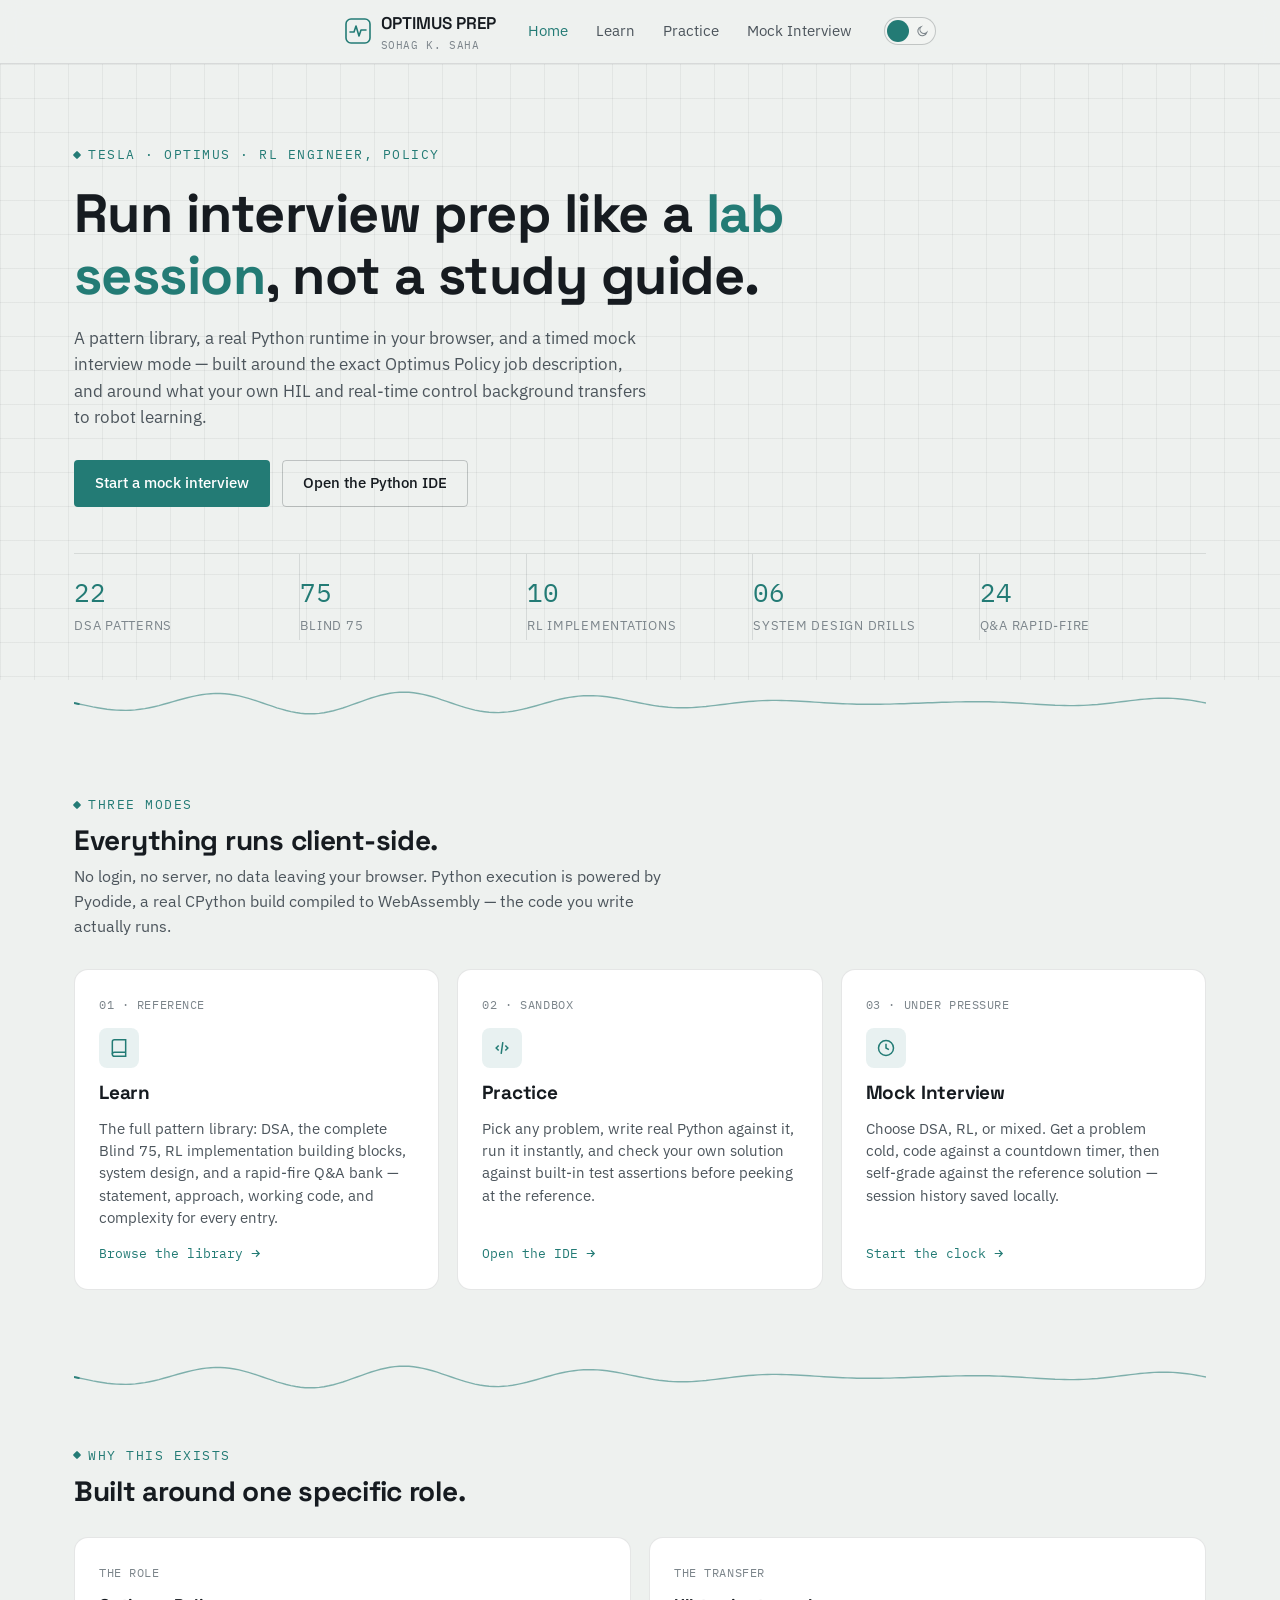
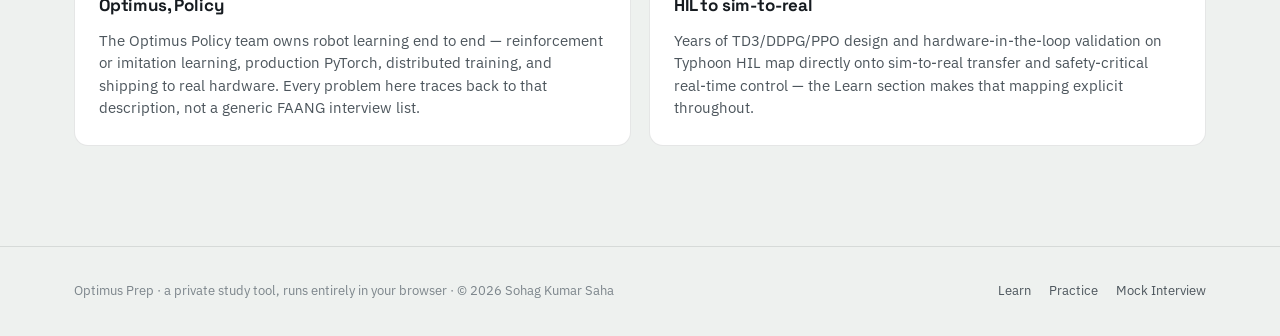
==== commit 33b259b3: "updated with blind 75 leetcode" ====
--- a/index.html
+++ b/index.html
@@ -53,7 +53,8 @@
       </div>
 
       <div class="stat-row">
-        <div class="stat"><div class="num">22</div><div class="label">DSA problems</div></div>
+        <div class="stat"><div class="num">22</div><div class="label">DSA patterns</div></div>
+        <div class="stat"><div class="num">75</div><div class="label">Blind 75</div></div>
         <div class="stat"><div class="num">10</div><div class="label">RL implementations</div></div>
         <div class="stat"><div class="num">06</div><div class="label">System design drills</div></div>
         <div class="stat"><div class="num">24</div><div class="label">Q&amp;A rapid-fire</div></div>
@@ -81,7 +82,7 @@
             <svg viewBox="0 0 24 24" fill="none" stroke="currentColor" stroke-width="1.8"><path d="M4 19.5A2.5 2.5 0 0 1 6.5 17H20"/><path d="M6.5 2H20v20H6.5A2.5 2.5 0 0 1 4 19.5v-15A2.5 2.5 0 0 1 6.5 2z"/></svg>
           </span>
           <h3>Learn</h3>
-          <p>The full pattern library: DSA, RL implementation building blocks, system design, and a rapid-fire Q&amp;A bank — statement, approach, working code, and complexity for every entry.</p>
+          <p>The full pattern library: DSA, the complete Blind 75, RL implementation building blocks, system design, and a rapid-fire Q&amp;A bank — statement, approach, working code, and complexity for every entry.</p>
           <span class="go">Browse the library <svg viewBox="0 0 24 24" fill="none" stroke="currentColor" stroke-width="2"><path d="M5 12h14M13 6l6 6-6 6"/></svg></span>
         </a>
 
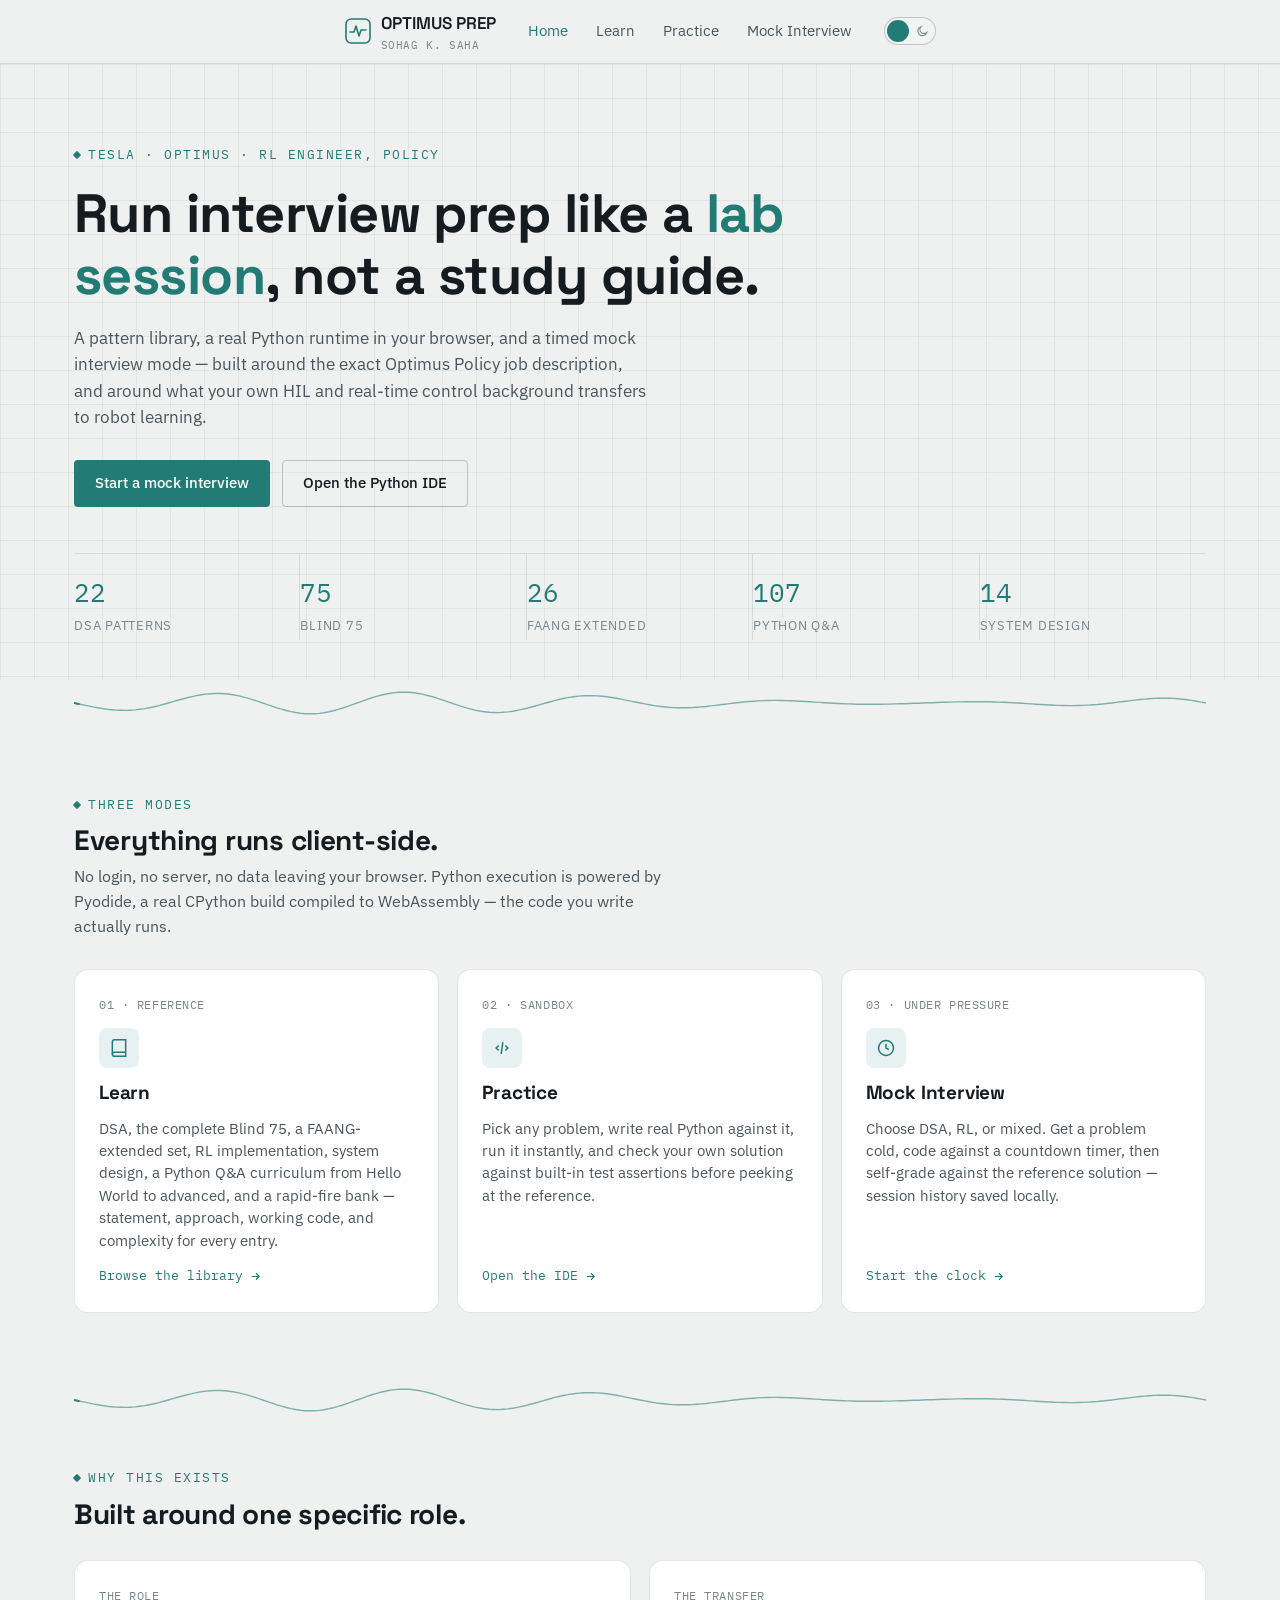
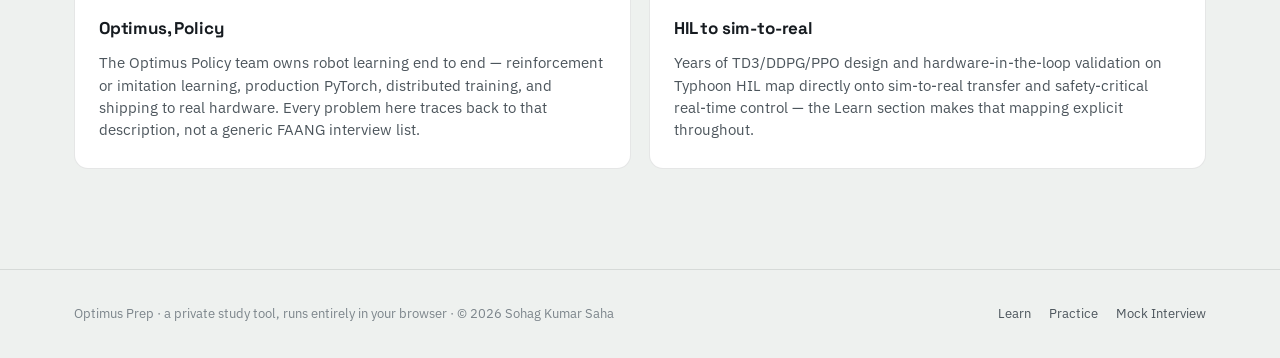
==== commit bdb0aa69: "added fanng and python" ====
--- a/index.html
+++ b/index.html
@@ -55,9 +55,9 @@
       <div class="stat-row">
         <div class="stat"><div class="num">22</div><div class="label">DSA patterns</div></div>
         <div class="stat"><div class="num">75</div><div class="label">Blind 75</div></div>
-        <div class="stat"><div class="num">10</div><div class="label">RL implementations</div></div>
-        <div class="stat"><div class="num">06</div><div class="label">System design drills</div></div>
-        <div class="stat"><div class="num">24</div><div class="label">Q&amp;A rapid-fire</div></div>
+        <div class="stat"><div class="num">26</div><div class="label">FAANG extended</div></div>
+        <div class="stat"><div class="num">107</div><div class="label">Python Q&amp;A</div></div>
+        <div class="stat"><div class="num">14</div><div class="label">System design</div></div>
       </div>
     </div>
   </section>
@@ -82,7 +82,7 @@
             <svg viewBox="0 0 24 24" fill="none" stroke="currentColor" stroke-width="1.8"><path d="M4 19.5A2.5 2.5 0 0 1 6.5 17H20"/><path d="M6.5 2H20v20H6.5A2.5 2.5 0 0 1 4 19.5v-15A2.5 2.5 0 0 1 6.5 2z"/></svg>
           </span>
           <h3>Learn</h3>
-          <p>The full pattern library: DSA, the complete Blind 75, RL implementation building blocks, system design, and a rapid-fire Q&amp;A bank — statement, approach, working code, and complexity for every entry.</p>
+          <p>DSA, the complete Blind 75, a FAANG-extended set, RL implementation, system design, a Python Q&amp;A curriculum from Hello World to advanced, and a rapid-fire bank — statement, approach, working code, and complexity for every entry.</p>
           <span class="go">Browse the library <svg viewBox="0 0 24 24" fill="none" stroke="currentColor" stroke-width="2"><path d="M5 12h14M13 6l6 6-6 6"/></svg></span>
         </a>
 
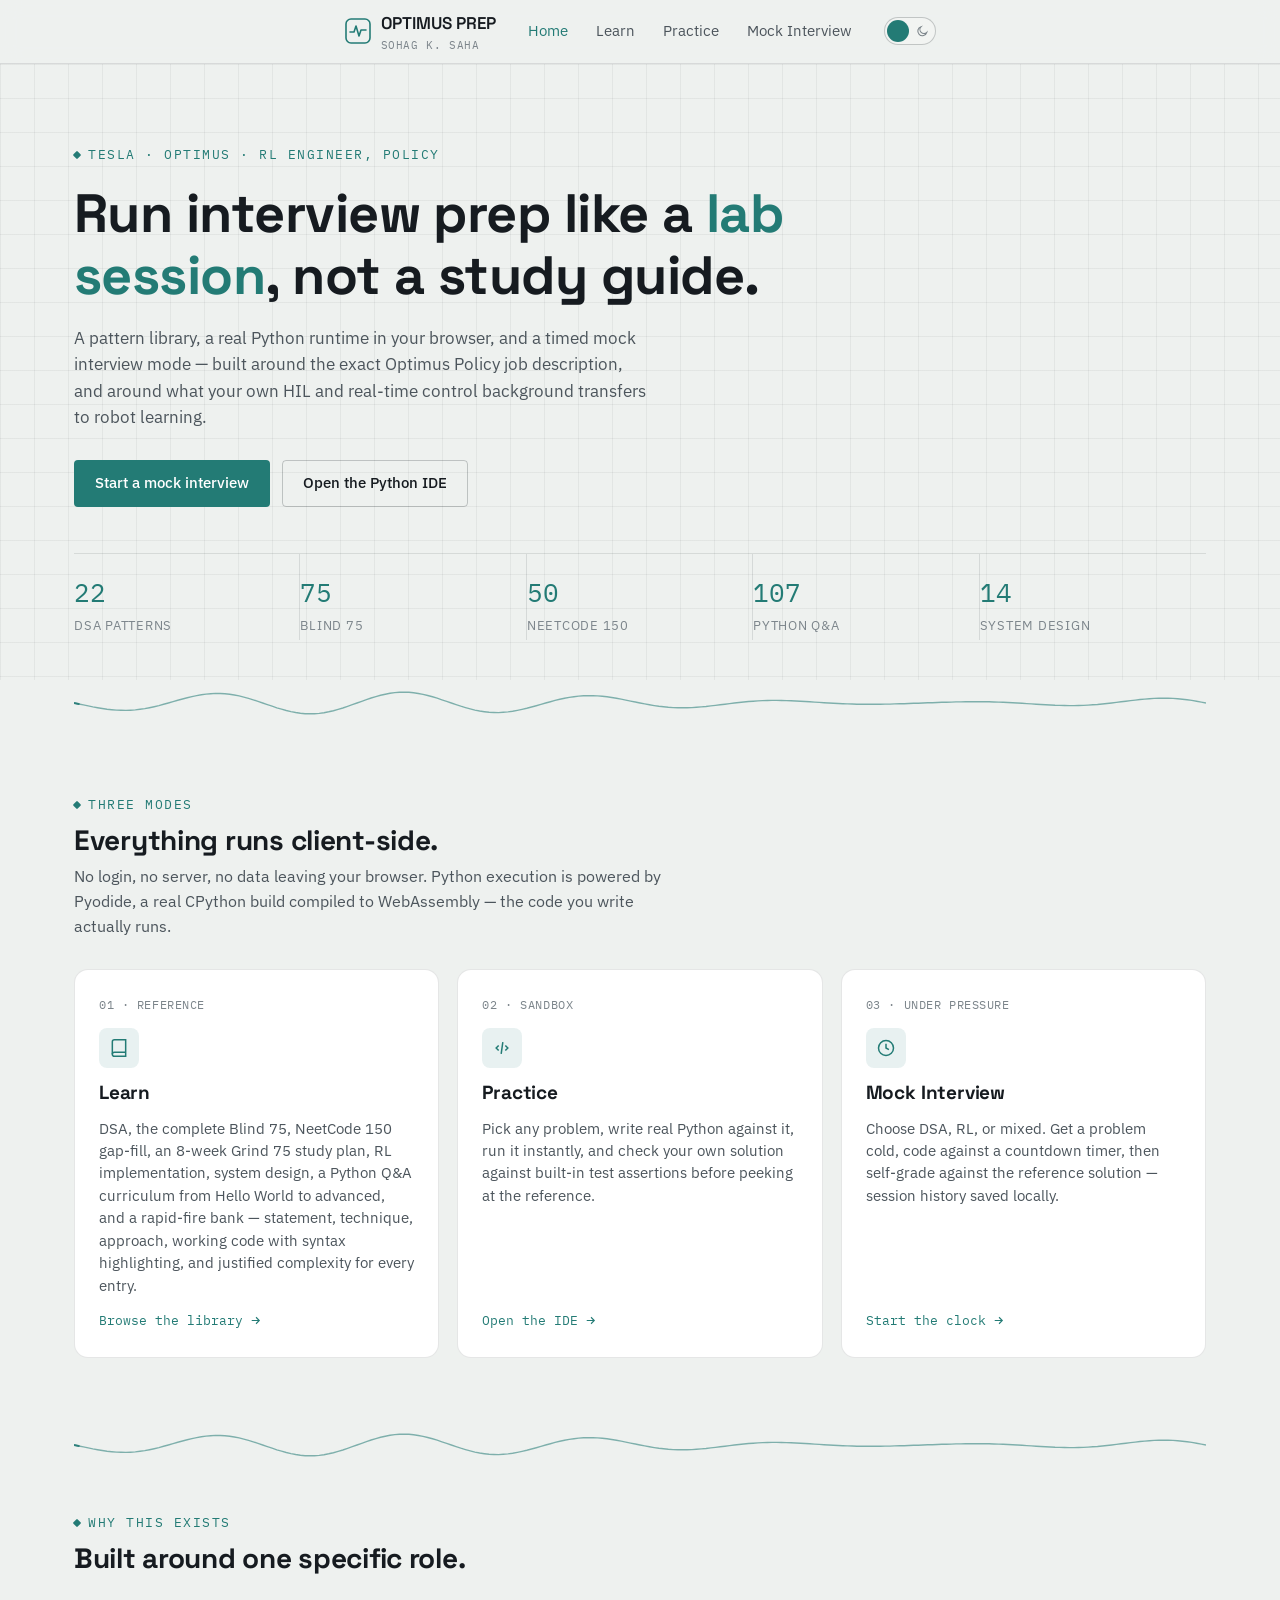
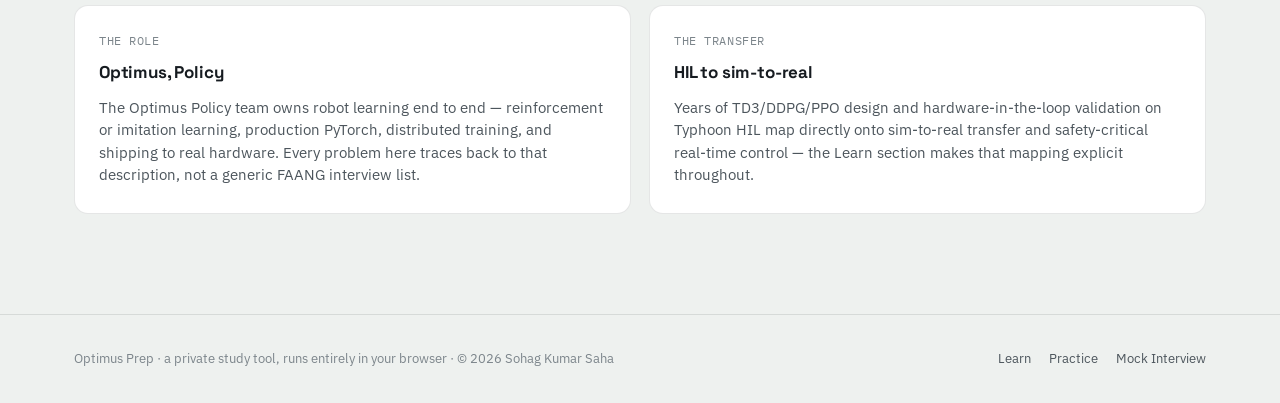
==== commit 5c6e9934: "updated 150" ====
--- a/index.html
+++ b/index.html
@@ -55,7 +55,7 @@
       <div class="stat-row">
         <div class="stat"><div class="num">22</div><div class="label">DSA patterns</div></div>
         <div class="stat"><div class="num">75</div><div class="label">Blind 75</div></div>
-        <div class="stat"><div class="num">26</div><div class="label">FAANG extended</div></div>
+        <div class="stat"><div class="num">50</div><div class="label">NeetCode 150</div></div>
         <div class="stat"><div class="num">107</div><div class="label">Python Q&amp;A</div></div>
         <div class="stat"><div class="num">14</div><div class="label">System design</div></div>
       </div>
@@ -82,7 +82,7 @@
             <svg viewBox="0 0 24 24" fill="none" stroke="currentColor" stroke-width="1.8"><path d="M4 19.5A2.5 2.5 0 0 1 6.5 17H20"/><path d="M6.5 2H20v20H6.5A2.5 2.5 0 0 1 4 19.5v-15A2.5 2.5 0 0 1 6.5 2z"/></svg>
           </span>
           <h3>Learn</h3>
-          <p>DSA, the complete Blind 75, a FAANG-extended set, RL implementation, system design, a Python Q&amp;A curriculum from Hello World to advanced, and a rapid-fire bank — statement, approach, working code, and complexity for every entry.</p>
+          <p>DSA, the complete Blind 75, NeetCode 150 gap-fill, an 8-week Grind 75 study plan, RL implementation, system design, a Python Q&amp;A curriculum from Hello World to advanced, and a rapid-fire bank — statement, technique, approach, working code with syntax highlighting, and justified complexity for every entry.</p>
           <span class="go">Browse the library <svg viewBox="0 0 24 24" fill="none" stroke="currentColor" stroke-width="2"><path d="M5 12h14M13 6l6 6-6 6"/></svg></span>
         </a>
 
--- a/css/styles.css
+++ b/css/styles.css
@@ -356,6 +356,22 @@
 }
 .code-block:hover .copy-btn{ opacity:1; }
 
+/* -------------------- Prism.js syntax highlighting, mapped to design tokens -------------------- */
+.code-block pre code{
+  background: none; font-family: inherit; white-space: pre; font-size: inherit;
+}
+.token.comment{ color: var(--ink-faint); font-style: italic; }
+.token.string, .token.triple-quoted-string{ color: var(--success); }
+.token.number{ color: var(--amber); }
+.token.keyword, .token.operator.keyword{ color: var(--signal); font-weight: 600; }
+.token.boolean, .token.constant{ color: var(--amber); font-weight: 600; }
+.token.function, .token.class-name{ color: var(--signal-strong); }
+.token.builtin{ color: var(--amber); }
+.token.decorator, .token.annotation{ color: var(--amber); font-style: italic; }
+.token.operator, .token.punctuation{ color: var(--ink-soft); }
+.token.property, .token.parameter{ color: var(--code-ink); }
+.token.docstring{ color: var(--ink-faint); font-style: italic; }
+
 /* -------------------- Sidebar / two-col app layout -------------------- */
 .app-layout{ display:grid; grid-template-columns: 300px 1fr; gap: 22px; align-items:start; }
 .sidebar{
@@ -461,6 +477,26 @@
 .callout{ border:1px solid var(--line); border-left: 3px solid var(--signal); border-radius: var(--radius-sm); padding: 14px 16px; background: var(--surface-2); font-size: 14px; color: var(--ink-soft); }
 .callout strong{ color: var(--ink); }
 
+/* -------------------- Study plan -------------------- */
+.plan-week-head{ display:flex; align-items:center; justify-content:space-between; gap:12px; flex-wrap:wrap; }
+.plan-week-head .progress-track{ width:120px; height:5px; border-radius:3px; background: var(--surface-2); overflow:hidden; flex:none; }
+.plan-week-head .progress-fill{ height:100%; background: var(--signal); border-radius:3px; transition: width var(--dur) var(--ease); }
+.plan-item{
+  display:flex; align-items:center; gap:12px;
+  padding: 10px 4px; border-bottom: 1px solid var(--line);
+  text-decoration:none; color: inherit;
+}
+.plan-item:last-child{ border-bottom:none; }
+.plan-item:hover .plan-item-title{ color: var(--signal); }
+.plan-item .check{
+  width:18px; height:18px; border-radius:5px; border:1.5px solid var(--line-strong);
+  flex:none; display:flex; align-items:center; justify-content:center;
+  font-size:11px; color: transparent;
+}
+.plan-item.solved .check{ background: var(--success); border-color: var(--success); color:#fff; }
+.plan-item-title{ flex:1; font-size:14px; transition: color var(--dur) var(--ease); }
+.plan-item .mins{ font-family: var(--font-mono); font-size:12px; color: var(--ink-faint); flex:none; }
+
 /* -------------------- Utility for hidden -------------------- */
 [hidden]{ display:none !important; }
 
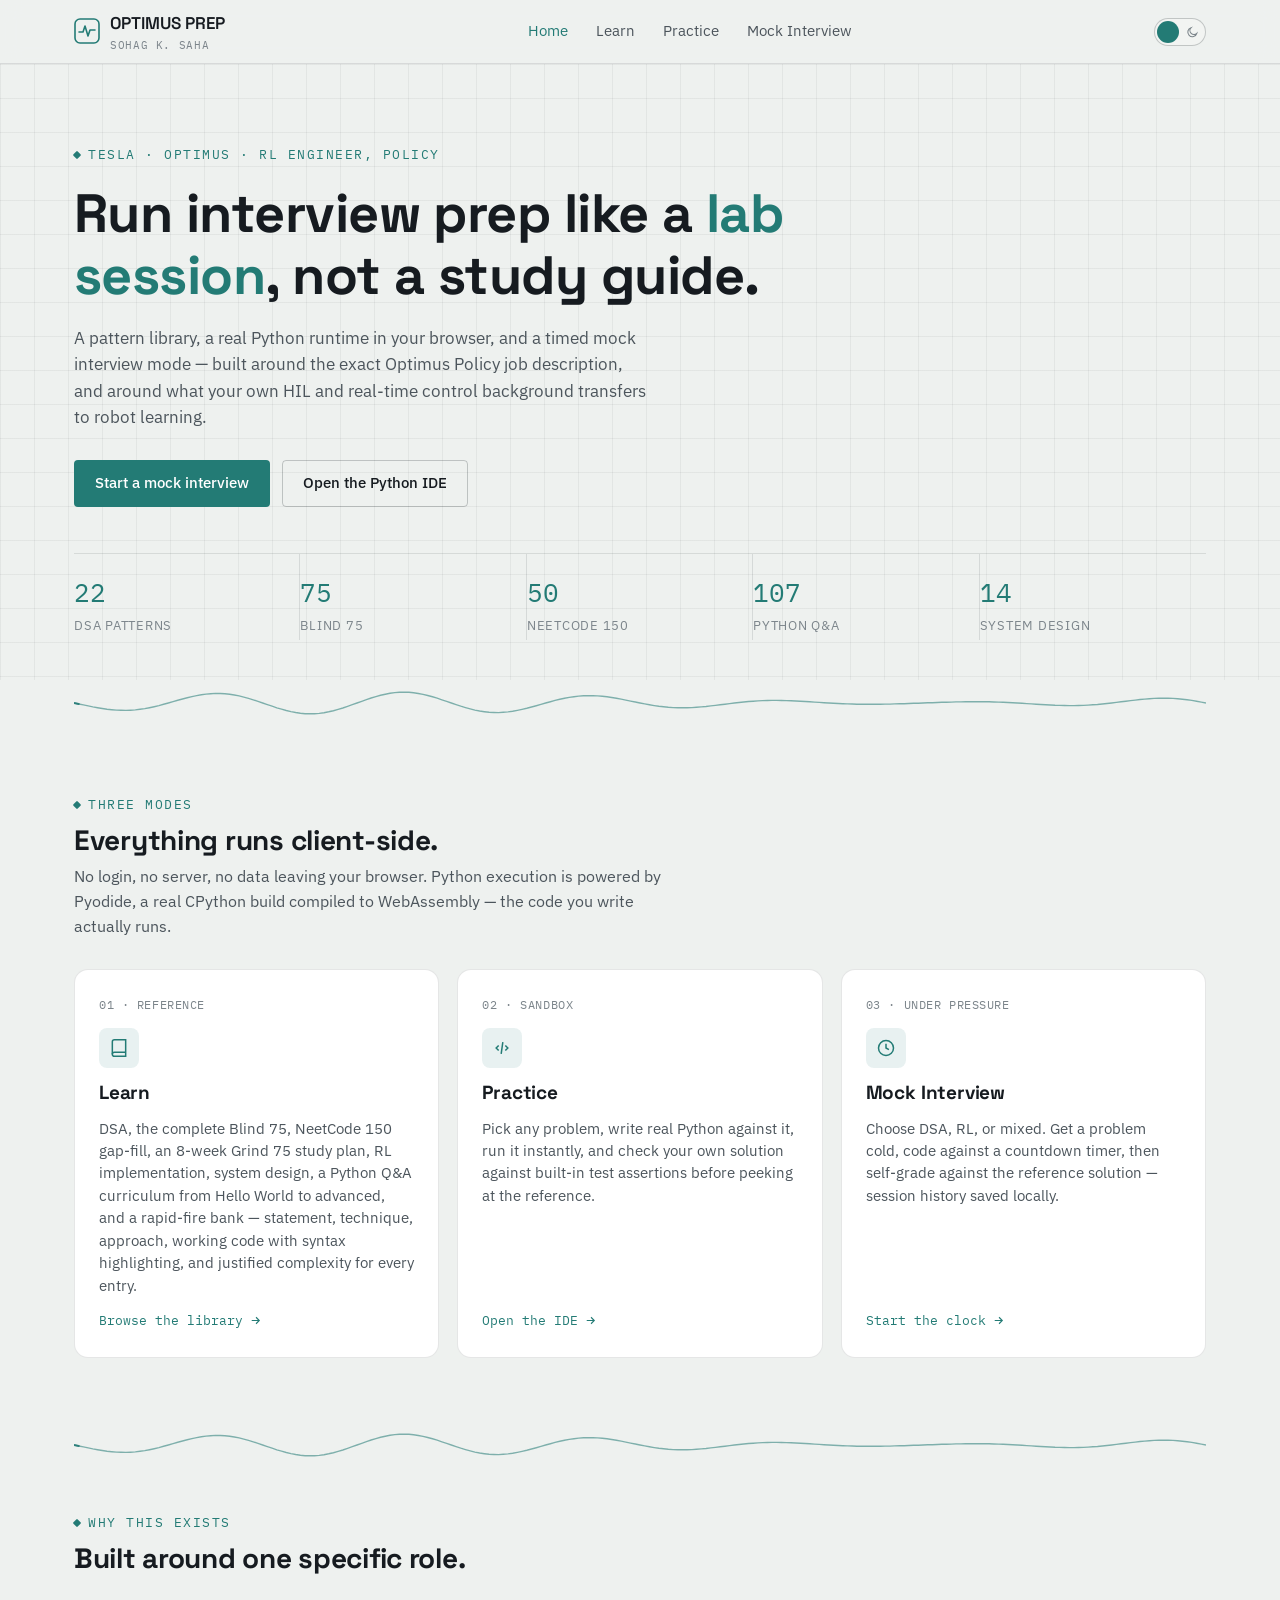
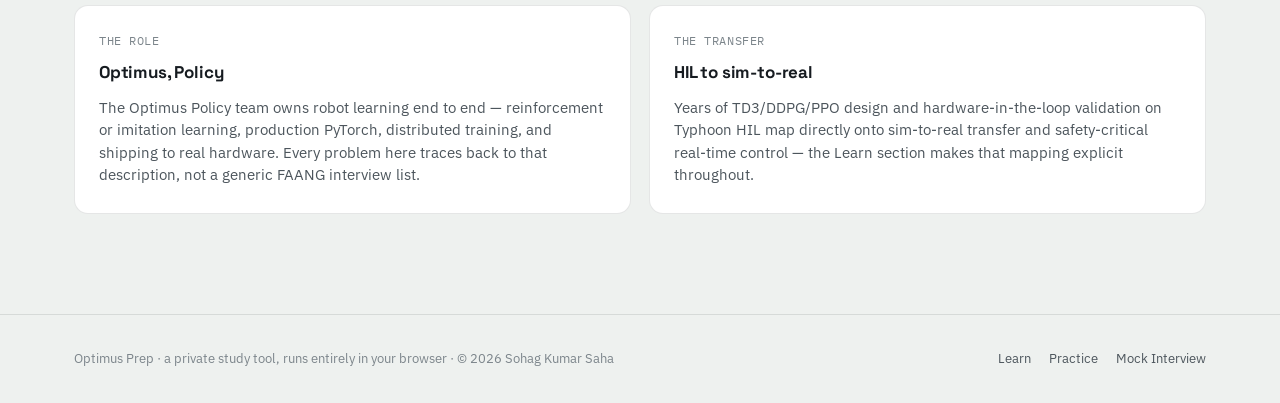
==== commit 4d90f2d4: "updated index html title" ====
--- a/index.html
+++ b/index.html
@@ -3,7 +3,7 @@
 <head>
 <meta charset="UTF-8">
 <meta name="viewport" content="width=device-width, initial-scale=1.0">
-<title>Optimus Prep — RL Engineer Interview Lab</title>
+<title>Optimus Prep — RL Engineer Interview Preparation</title>
 <meta name="description" content="A self-hosted interview lab for the Tesla Optimus Reinforcement Learning Engineer role: pattern library, an in-browser Python IDE, and timed mock interviews.">
 <link rel="icon" href="data:image/svg+xml,%3Csvg xmlns='http://www.w3.org/2000/svg' viewBox='0 0 26 26'%3E%3Crect x='1' y='1' width='24' height='24' rx='5' fill='%230F1319'/%3E%3Cpath d='M5 14 L9 14 L11 8 L14 18 L16 12 L21 12' stroke='%2352B8AF' stroke-width='1.8' fill='none' stroke-linecap='round' stroke-linejoin='round'/%3E%3C/svg%3E">
 <link rel="preconnect" href="https://fonts.googleapis.com">
--- a/css/styles.css
+++ b/css/styles.css
@@ -148,12 +148,11 @@
 .site-header{
   position: sticky; top:0; z-index: 50;
   height: var(--nav-h);
-  display:flex; align-items:center;
   background: color-mix(in srgb, var(--bg) 82%, transparent);
   backdrop-filter: blur(10px);
   border-bottom: 1px solid var(--line);
 }
-.site-header .wrap{ display:flex; align-items:center; justify-content:space-between; gap: 20px; }
+.site-header .wrap{ height:100%; display:flex; align-items:center; justify-content:space-between; gap: 20px; }
 .brand{ display:flex; align-items:center; gap:10px; font-family: var(--font-display); font-weight:600; font-size: 17px; }
 .brand-mark{ width: 26px; height:26px; flex:none; }
 .brand small{ display:block; font-family: var(--font-mono); font-weight:400; font-size:10.5px; color: var(--ink-faint); letter-spacing:.06em; margin-top:1px; }
